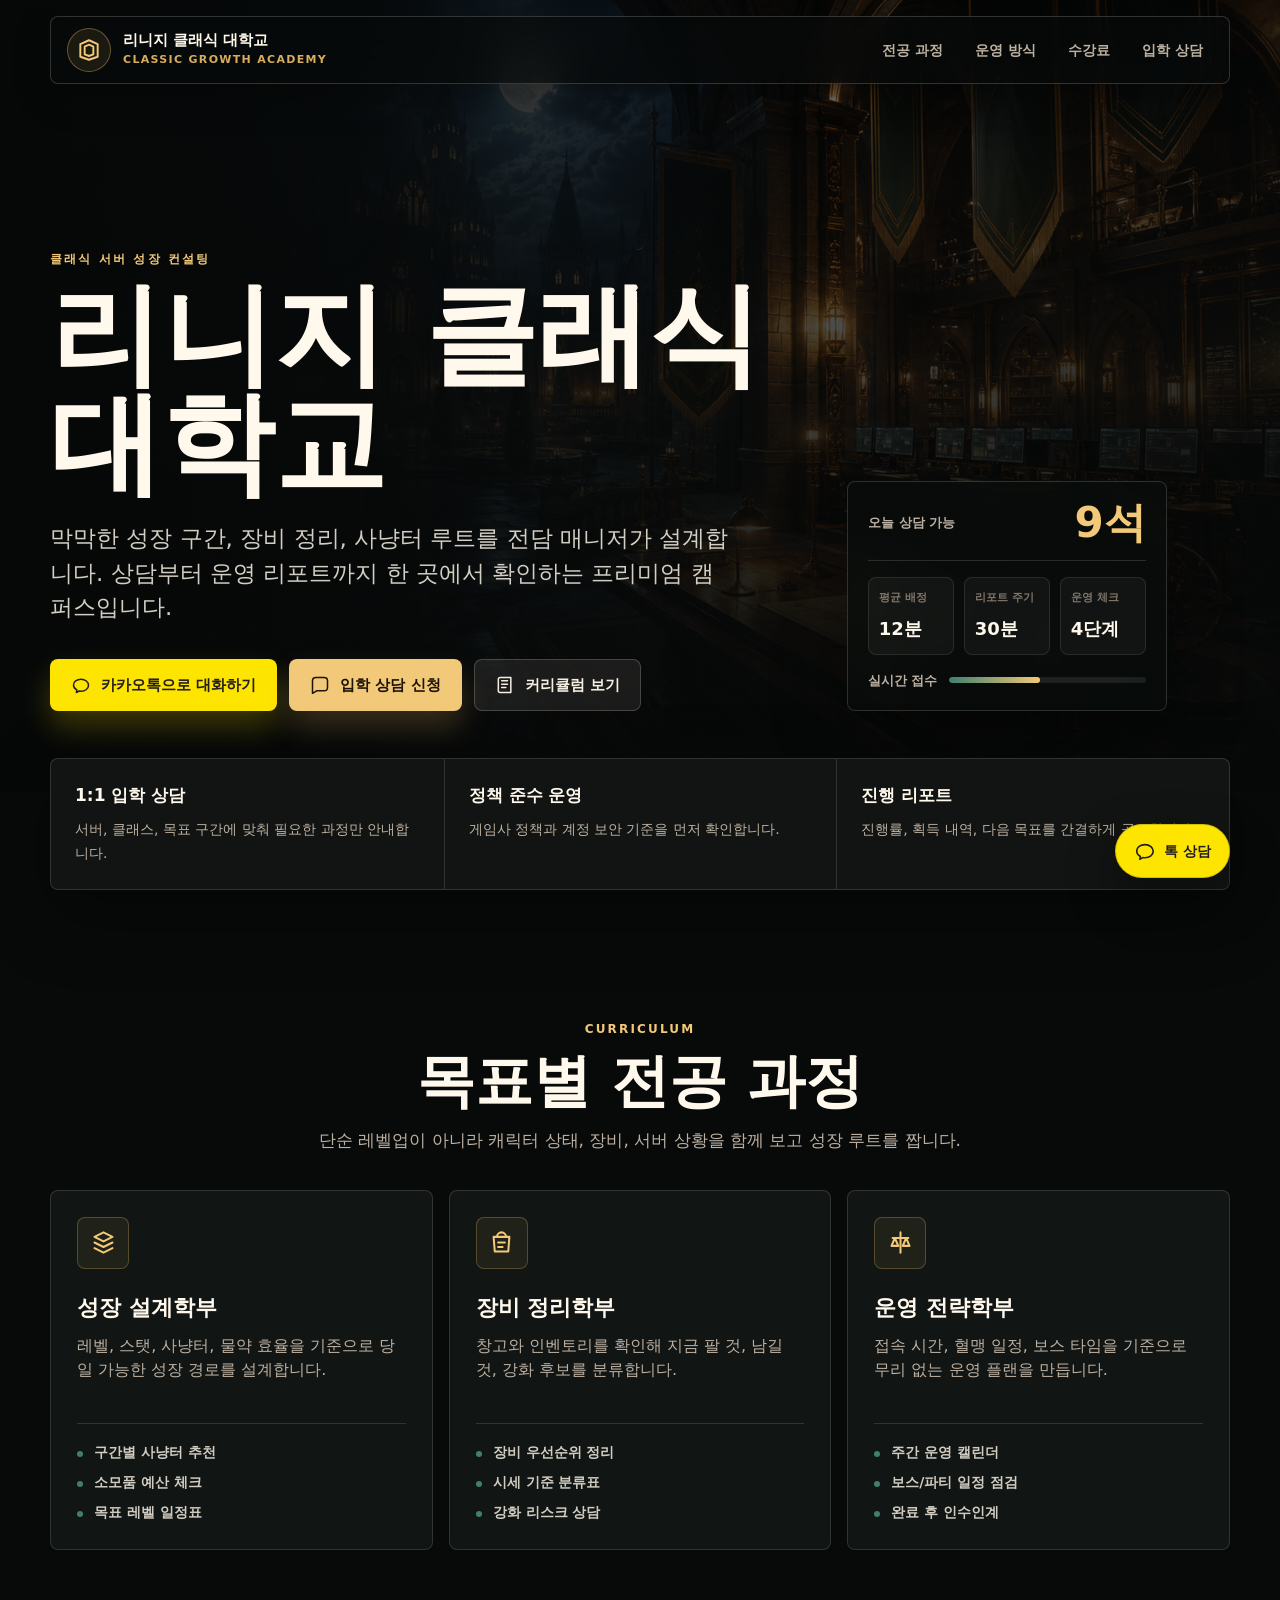
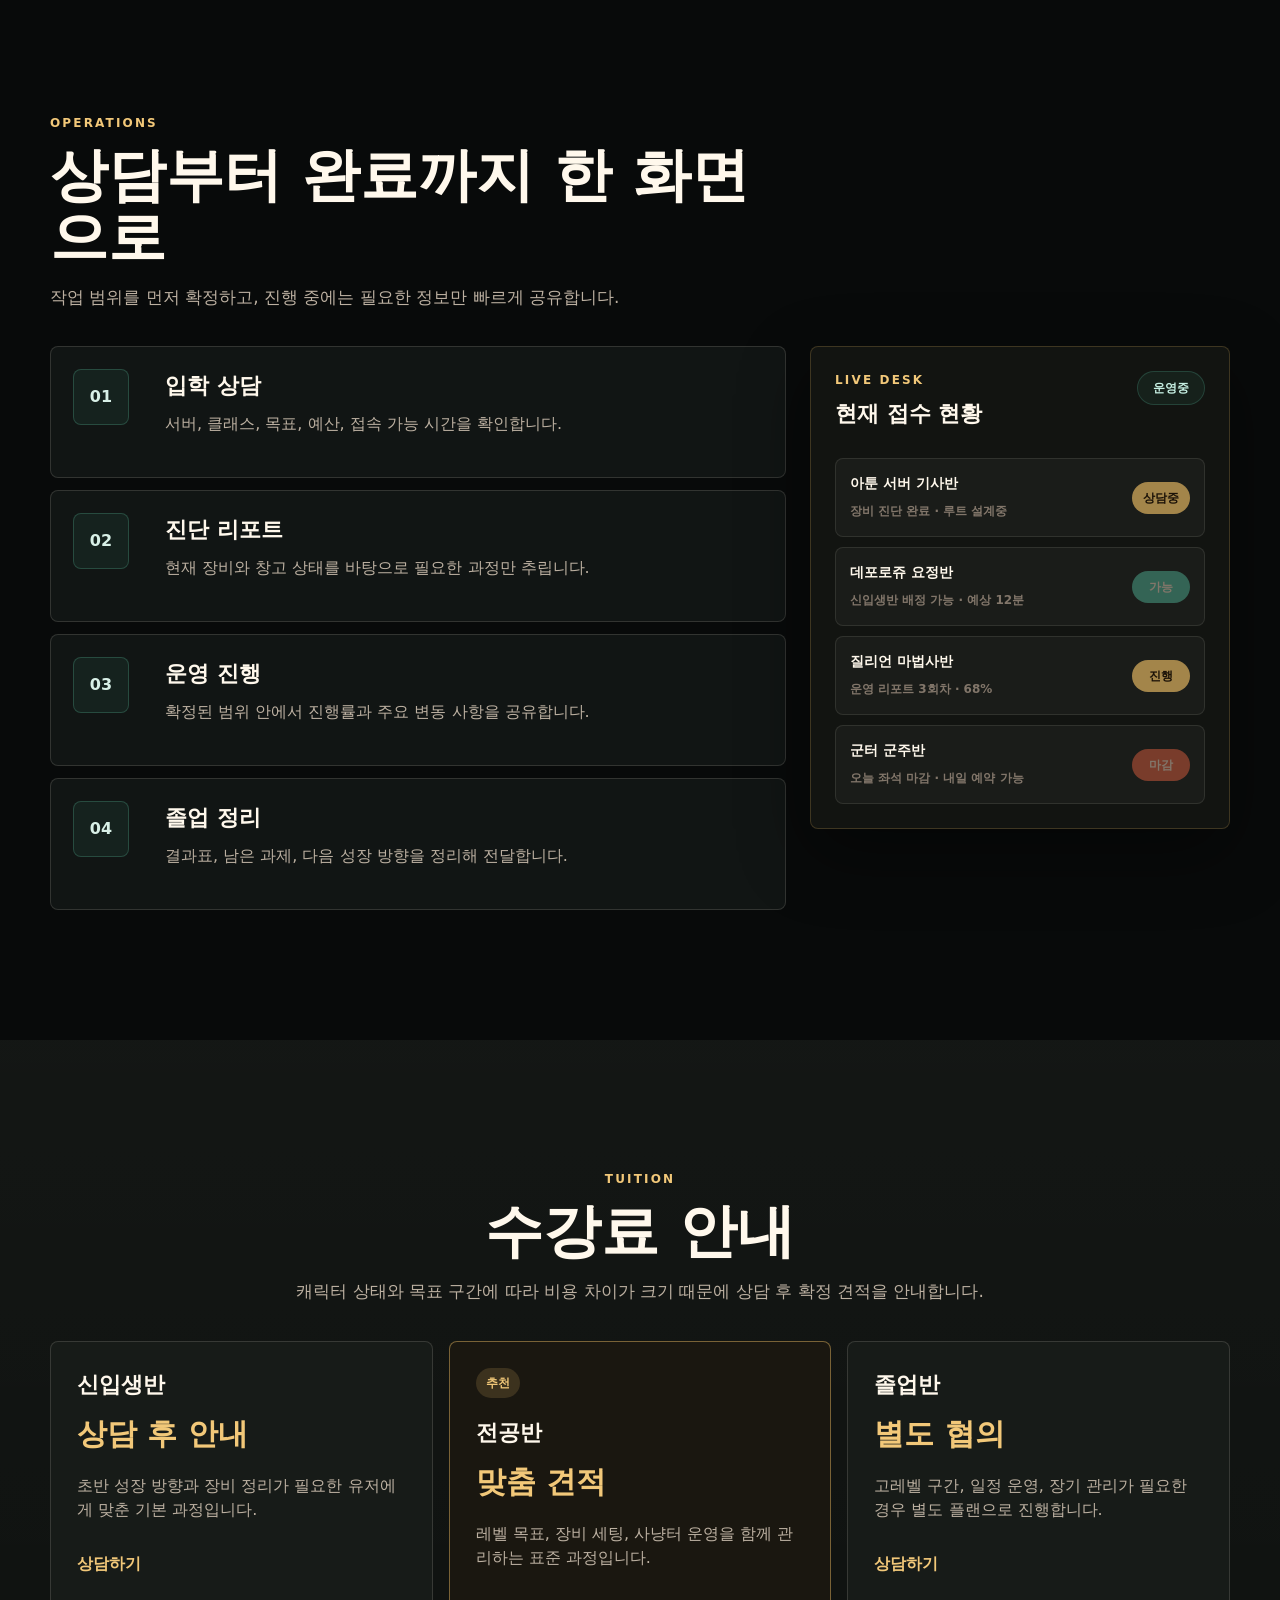
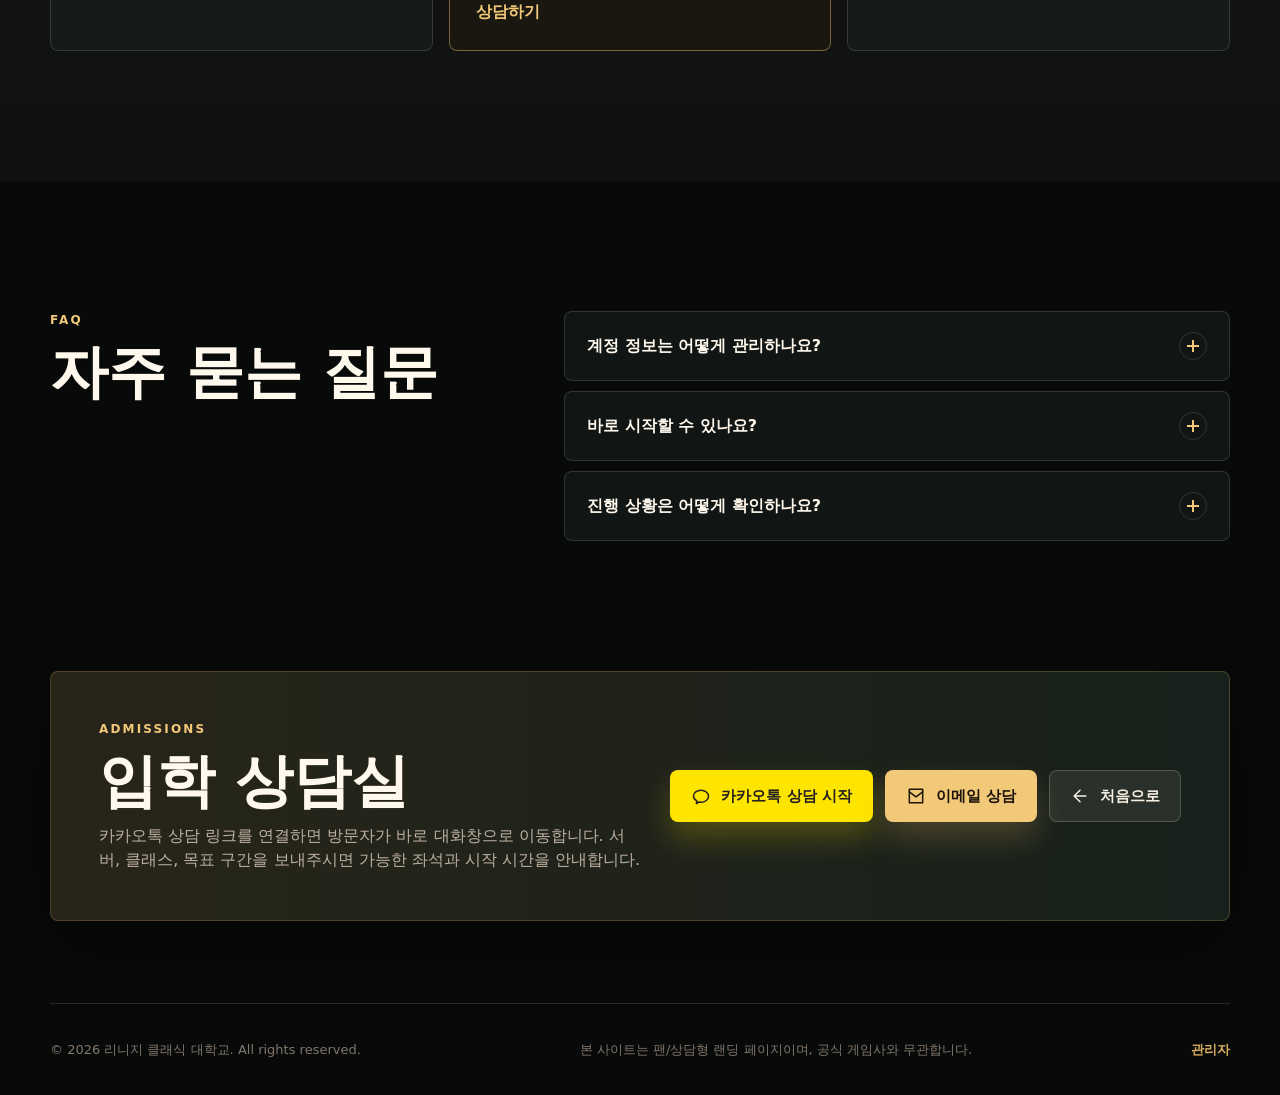
==== index.html @ a8e137b4 "Deploy static website" ====
<!doctype html>
<html lang="ko">
  <head>
    <meta charset="utf-8" />
    <meta name="viewport" content="width=device-width, initial-scale=1" />
    <meta
      name="description"
      content="리니지 클래식 대학교 - 클래식 서버 성장 루트, 장비 정리, 운영 리포트를 한 번에 관리하는 프리미엄 상담형 서비스."
    />
    <title>리니지 클래식 대학교</title>
    <link rel="preload" as="image" href="assets/hero-campus.png" />
    <link rel="stylesheet" href="styles.css" />
  </head>
  <body>
    <header class="site-header" data-header>
      <a class="brand" href="#top" aria-label="리니지 클래식 대학교 홈">
        <span class="brand-mark" aria-hidden="true">
          <svg viewBox="0 0 24 24" role="img">
            <path d="M4 18.2V6.6L12 3l8 3.6v11.6l-8 2.8-8-2.8Z" />
            <path d="M8 16.1V8.9l4-1.8 4 1.8v7.2l-4 1.4-4-1.4Z" />
          </svg>
        </span>
        <span>
          <strong>리니지 클래식 대학교</strong>
          <small>Classic Growth Academy</small>
        </span>
      </a>

      <button class="icon-button menu-button" type="button" data-menu-button aria-label="메뉴 열기" aria-expanded="false">
        <svg viewBox="0 0 24 24" aria-hidden="true">
          <path d="M4 7h16M4 12h16M4 17h16" />
        </svg>
      </button>

      <nav class="site-nav" data-nav aria-label="주요 메뉴">
        <a href="#programs">전공 과정</a>
        <a href="#operations">운영 방식</a>
        <a href="#pricing">수강료</a>
        <a href="#contact">입학 상담</a>
      </nav>
    </header>

    <main id="top">
      <section class="hero" aria-labelledby="hero-title">
        <div class="hero-bg" role="img" aria-label="달빛 아래 클래식 판타지 캠퍼스와 고급 운영실"></div>
        <div class="hero-shade"></div>

        <div class="hero-inner">
          <div class="hero-copy">
            <p class="eyebrow">클래식 서버 성장 컨설팅</p>
            <h1 id="hero-title">리니지 클래식 대학교</h1>
            <p class="hero-lede">
              막막한 성장 구간, 장비 정리, 사냥터 루트를 전담 매니저가 설계합니다. 상담부터 운영 리포트까지
              한 곳에서 확인하는 프리미엄 캠퍼스입니다.
            </p>
            <div class="hero-actions" aria-label="주요 행동">
              <a class="button kakao" href="#contact" data-kakao-chat>
                <svg viewBox="0 0 24 24" aria-hidden="true">
                  <path d="M12 5C6.9 5 3 8.1 3 12c0 2.5 1.6 4.7 4 5.9L6.4 21l3.3-1.8c.7.1 1.5.2 2.3.2 5.1 0 9-3.1 9-7s-3.9-7.4-9-7.4Z" />
                </svg>
                카카오톡으로 대화하기
              </a>
              <a class="button primary" href="#contact">
                <svg viewBox="0 0 24 24" aria-hidden="true">
                  <path d="M21 15a4 4 0 0 1-4 4H8l-5 3V7a4 4 0 0 1 4-4h10a4 4 0 0 1 4 4v8Z" />
                </svg>
                입학 상담 신청
              </a>
              <a class="button secondary" href="#programs">
                <svg viewBox="0 0 24 24" aria-hidden="true">
                  <path d="M4 19.5V5a2 2 0 0 1 2-2h13v18H6a2 2 0 0 1-2-1.5Z" />
                  <path d="M8 7h7M8 11h7M8 15h5" />
                </svg>
                커리큘럼 보기
              </a>
            </div>
          </div>

          <aside class="hero-status" aria-label="오늘의 운영 현황">
            <div class="status-top">
              <span>오늘 상담 가능</span>
              <strong>9석</strong>
            </div>
            <dl class="status-grid">
              <div>
                <dt>평균 배정</dt>
                <dd>12분</dd>
              </div>
              <div>
                <dt>리포트 주기</dt>
                <dd>30분</dd>
              </div>
              <div>
                <dt>운영 체크</dt>
                <dd>4단계</dd>
              </div>
            </dl>
            <div class="status-line">
              <span>실시간 접수</span>
              <div class="pulse-track" aria-hidden="true"><span></span></div>
            </div>
          </aside>
        </div>
      </section>

      <section class="notice-strip" aria-label="핵심 안내">
        <div>
          <strong>1:1 입학 상담</strong>
          <span>서버, 클래스, 목표 구간에 맞춰 필요한 과정만 안내합니다.</span>
        </div>
        <div>
          <strong>정책 준수 운영</strong>
          <span>게임사 정책과 계정 보안 기준을 먼저 확인합니다.</span>
        </div>
        <div>
          <strong>진행 리포트</strong>
          <span>진행률, 획득 내역, 다음 목표를 간결하게 공유합니다.</span>
        </div>
      </section>

      <section class="section" id="programs">
        <div class="section-head">
          <p class="eyebrow">Curriculum</p>
          <h2>목표별 전공 과정</h2>
          <p>단순 레벨업이 아니라 캐릭터 상태, 장비, 서버 상황을 함께 보고 성장 루트를 짭니다.</p>
        </div>

        <div class="program-grid">
          <article class="program-card">
            <div class="card-icon" aria-hidden="true">
              <svg viewBox="0 0 24 24">
                <path d="M12 3 4 7l8 4 8-4-8-4Z" />
                <path d="M4 12l8 4 8-4M4 17l8 4 8-4" />
              </svg>
            </div>
            <h3>성장 설계학부</h3>
            <p>레벨, 스탯, 사냥터, 물약 효율을 기준으로 당일 가능한 성장 경로를 설계합니다.</p>
            <ul>
              <li>구간별 사냥터 추천</li>
              <li>소모품 예산 체크</li>
              <li>목표 레벨 일정표</li>
            </ul>
          </article>

          <article class="program-card">
            <div class="card-icon" aria-hidden="true">
              <svg viewBox="0 0 24 24">
                <path d="M5 7h14l-1 13H6L5 7Z" />
                <path d="M8 7a4 4 0 0 1 8 0M9 12h6M9 16h4" />
              </svg>
            </div>
            <h3>장비 정리학부</h3>
            <p>창고와 인벤토리를 확인해 지금 팔 것, 남길 것, 강화 후보를 분류합니다.</p>
            <ul>
              <li>장비 우선순위 정리</li>
              <li>시세 기준 분류표</li>
              <li>강화 리스크 상담</li>
            </ul>
          </article>

          <article class="program-card">
            <div class="card-icon" aria-hidden="true">
              <svg viewBox="0 0 24 24">
                <path d="M12 3v18M5 8h14M7 8l-3 7h6L7 8ZM17 8l-3 7h6l-3-7Z" />
              </svg>
            </div>
            <h3>운영 전략학부</h3>
            <p>접속 시간, 혈맹 일정, 보스 타임을 기준으로 무리 없는 운영 플랜을 만듭니다.</p>
            <ul>
              <li>주간 운영 캘린더</li>
              <li>보스/파티 일정 점검</li>
              <li>완료 후 인수인계</li>
            </ul>
          </article>
        </div>
      </section>

      <section class="section operations" id="operations">
        <div class="section-head align-left">
          <p class="eyebrow">Operations</p>
          <h2>상담부터 완료까지 한 화면으로</h2>
          <p>작업 범위를 먼저 확정하고, 진행 중에는 필요한 정보만 빠르게 공유합니다.</p>
        </div>

        <div class="ops-layout">
          <div class="timeline" aria-label="진행 절차">
            <div class="timeline-step">
              <span>01</span>
              <div>
                <h3>입학 상담</h3>
                <p>서버, 클래스, 목표, 예산, 접속 가능 시간을 확인합니다.</p>
              </div>
            </div>
            <div class="timeline-step">
              <span>02</span>
              <div>
                <h3>진단 리포트</h3>
                <p>현재 장비와 창고 상태를 바탕으로 필요한 과정만 추립니다.</p>
              </div>
            </div>
            <div class="timeline-step">
              <span>03</span>
              <div>
                <h3>운영 진행</h3>
                <p>확정된 범위 안에서 진행률과 주요 변동 사항을 공유합니다.</p>
              </div>
            </div>
            <div class="timeline-step">
              <span>04</span>
              <div>
                <h3>졸업 정리</h3>
                <p>결과표, 남은 과제, 다음 성장 방향을 정리해 전달합니다.</p>
              </div>
            </div>
          </div>

          <div class="live-board">
            <div class="board-head">
              <div>
                <p class="eyebrow">Live Desk</p>
                <h3>현재 접수 현황</h3>
              </div>
              <span class="live-badge">운영중</span>
            </div>
            <div class="queue-list" data-queue-list aria-live="polite"></div>
          </div>
        </div>
      </section>

      <section class="section dark-band" id="pricing">
        <div class="section-head">
          <p class="eyebrow">Tuition</p>
          <h2>수강료 안내</h2>
          <p>캐릭터 상태와 목표 구간에 따라 비용 차이가 크기 때문에 상담 후 확정 견적을 안내합니다.</p>
        </div>

        <div class="pricing-grid">
          <article class="price-card">
            <h3>신입생반</h3>
            <p class="price">상담 후 안내</p>
            <p>초반 성장 방향과 장비 정리가 필요한 유저에게 맞춘 기본 과정입니다.</p>
            <a class="text-link" href="#contact">상담하기</a>
          </article>
          <article class="price-card featured">
            <span class="tag">추천</span>
            <h3>전공반</h3>
            <p class="price">맞춤 견적</p>
            <p>레벨 목표, 장비 세팅, 사냥터 운영을 함께 관리하는 표준 과정입니다.</p>
            <a class="text-link" href="#contact">상담하기</a>
          </article>
          <article class="price-card">
            <h3>졸업반</h3>
            <p class="price">별도 협의</p>
            <p>고레벨 구간, 일정 운영, 장기 관리가 필요한 경우 별도 플랜으로 진행합니다.</p>
            <a class="text-link" href="#contact">상담하기</a>
          </article>
        </div>
      </section>

      <section class="section faq-section">
        <div class="section-head align-left">
          <p class="eyebrow">FAQ</p>
          <h2>자주 묻는 질문</h2>
        </div>
        <div class="faq-list">
          <details>
            <summary>
              계정 정보는 어떻게 관리하나요?
              <span aria-hidden="true"></span>
            </summary>
            <p>상담 단계에서 필요한 범위와 보안 기준을 먼저 정하고, 불필요한 개인정보는 요청하지 않습니다.</p>
          </details>
          <details>
            <summary>
              바로 시작할 수 있나요?
              <span aria-hidden="true"></span>
            </summary>
            <p>운영 좌석과 서버 상황에 따라 달라집니다. 상담 후 가능한 시작 시간을 먼저 안내합니다.</p>
          </details>
          <details>
            <summary>
              진행 상황은 어떻게 확인하나요?
              <span aria-hidden="true"></span>
            </summary>
            <p>정해진 주기로 진행률, 주요 획득 내역, 다음 목표를 간단한 리포트로 공유합니다.</p>
          </details>
        </div>
      </section>

      <section class="contact-section" id="contact">
        <div class="contact-copy">
          <p class="eyebrow">Admissions</p>
          <h2>입학 상담실</h2>
          <p>
            카카오톡 상담 링크를 연결하면 방문자가 바로 대화창으로 이동합니다. 서버, 클래스, 목표 구간을
            보내주시면 가능한 좌석과 시작 시간을 안내합니다.
          </p>
        </div>
        <div class="contact-actions">
          <a class="button kakao" href="#contact" data-kakao-chat>
            <svg viewBox="0 0 24 24" aria-hidden="true">
              <path d="M12 5C6.9 5 3 8.1 3 12c0 2.5 1.6 4.7 4 5.9L6.4 21l3.3-1.8c.7.1 1.5.2 2.3.2 5.1 0 9-3.1 9-7s-3.9-7.4-9-7.4Z" />
            </svg>
            카카오톡 상담 시작
          </a>
          <a class="button primary" href="mailto:contact@example.com">
            <svg viewBox="0 0 24 24" aria-hidden="true">
              <path d="M4 4h16v16H4V4Z" />
              <path d="m4 7 8 6 8-6" />
            </svg>
            이메일 상담
          </a>
          <a class="button secondary" href="#top">
            <svg viewBox="0 0 24 24" aria-hidden="true">
              <path d="m12 19-7-7 7-7M19 12H5" />
            </svg>
            처음으로
          </a>
        </div>
      </section>
    </main>

    <a class="floating-kakao" href="#contact" data-kakao-chat aria-label="카카오톡으로 대화하기">
      <svg viewBox="0 0 24 24" aria-hidden="true">
        <path d="M12 5C6.9 5 3 8.1 3 12c0 2.5 1.6 4.7 4 5.9L6.4 21l3.3-1.8c.7.1 1.5.2 2.3.2 5.1 0 9-3.1 9-7s-3.9-7.4-9-7.4Z" />
      </svg>
      <span>톡 상담</span>
    </a>

    <footer class="site-footer">
      <p>© 2026 리니지 클래식 대학교. All rights reserved.</p>
      <p>본 사이트는 팬/상담형 랜딩 페이지이며, 공식 게임사와 무관합니다.</p>
      <a class="admin-link" href="admin.html">관리자</a>
    </footer>

    <script src="site-data.js"></script>
    <script src="script.js"></script>
  </body>
</html>
---- styles.css ----
:root {
  color-scheme: dark;
  --ink: #f5efe2;
  --muted: #bcb0a1;
  --soft: #82766a;
  --coal: #080a0a;
  --panel: #111514;
  --panel-2: #171b18;
  --line: rgba(245, 239, 226, 0.14);
  --gold: #d8ad5d;
  --gold-strong: #f2c879;
  --emerald: #3f806c;
  --brick: #9f4932;
  --shadow: 0 24px 70px rgba(0, 0, 0, 0.42);
  --radius: 8px;
  --max: 1180px;
}

* {
  box-sizing: border-box;
}

html {
  scroll-behavior: smooth;
}

body {
  margin: 0;
  min-width: 320px;
  background: var(--coal);
  color: var(--ink);
  font-family:
    "Pretendard",
    "Noto Sans KR",
    "Malgun Gothic",
    system-ui,
    -apple-system,
    BlinkMacSystemFont,
    "Segoe UI",
    sans-serif;
  line-height: 1.5;
}

body.menu-open {
  overflow: hidden;
}

img,
svg {
  display: block;
}

a {
  color: inherit;
  text-decoration: none;
}

button {
  font: inherit;
}

.site-header {
  position: fixed;
  z-index: 20;
  top: 16px;
  left: 50%;
  display: flex;
  width: min(calc(100% - 32px), var(--max));
  min-height: 68px;
  align-items: center;
  justify-content: space-between;
  gap: 24px;
  padding: 10px 12px 10px 16px;
  transform: translateX(-50%);
  border: 1px solid rgba(245, 239, 226, 0.18);
  border-radius: var(--radius);
  background: rgba(8, 10, 10, 0.72);
  box-shadow: 0 12px 38px rgba(0, 0, 0, 0.24);
  backdrop-filter: blur(18px);
}

.site-header.is-scrolled {
  background: rgba(8, 10, 10, 0.9);
}

.brand {
  display: inline-flex;
  min-width: 230px;
  align-items: center;
  gap: 12px;
}

.brand-mark {
  display: grid;
  width: 44px;
  height: 44px;
  flex: 0 0 auto;
  place-items: center;
  border: 1px solid rgba(216, 173, 93, 0.42);
  border-radius: 50%;
  background: rgba(216, 173, 93, 0.1);
  color: var(--gold-strong);
}

.brand-mark svg {
  width: 26px;
  height: 26px;
}

.brand-mark path,
.button path,
.icon-button path,
.card-icon path,
.floating-kakao path {
  fill: none;
  stroke: currentColor;
  stroke-linecap: round;
  stroke-linejoin: round;
  stroke-width: 1.8;
}

.brand strong {
  display: block;
  color: #fff8ec;
  font-size: 15px;
  font-weight: 800;
  line-height: 1.1;
}

.brand small {
  display: block;
  margin-top: 4px;
  color: var(--gold);
  font-size: 11px;
  font-weight: 700;
  letter-spacing: 0.12em;
  text-transform: uppercase;
}

.site-nav {
  display: flex;
  align-items: center;
  gap: 4px;
}

.site-nav a {
  min-height: 42px;
  padding: 11px 14px;
  border-radius: 999px;
  color: var(--muted);
  font-size: 14px;
  font-weight: 700;
}

.site-nav a:hover,
.site-nav a:focus-visible {
  background: rgba(245, 239, 226, 0.08);
  color: var(--ink);
  outline: 0;
}

.icon-button {
  display: none;
  width: 44px;
  height: 44px;
  align-items: center;
  justify-content: center;
  border: 1px solid var(--line);
  border-radius: var(--radius);
  background: rgba(255, 255, 255, 0.04);
  color: var(--ink);
  cursor: pointer;
}

.icon-button svg {
  width: 22px;
  height: 22px;
}

.hero {
  position: relative;
  display: grid;
  min-height: 88svh;
  overflow: hidden;
  isolation: isolate;
}

.hero-bg,
.hero-shade {
  position: absolute;
  inset: 0;
}

.hero-bg {
  z-index: -2;
  background-image: url("assets/hero-campus.png");
  background-position: center;
  background-size: cover;
}

.hero-shade {
  z-index: -1;
  background:
    linear-gradient(90deg, rgba(6, 8, 8, 0.96) 0%, rgba(6, 8, 8, 0.84) 30%, rgba(6, 8, 8, 0.44) 66%, rgba(6, 8, 8, 0.72) 100%),
    linear-gradient(180deg, rgba(8, 10, 10, 0.15), var(--coal) 100%);
}

.hero-inner {
  display: grid;
  width: min(calc(100% - 40px), var(--max));
  margin: 0 auto;
  padding: clamp(134px, 18vh, 184px) 0 clamp(56px, 9vh, 92px);
  align-items: end;
  grid-template-columns: minmax(0, 720px) 320px;
  gap: clamp(28px, 6vw, 92px);
}

.hero-copy {
  max-width: 720px;
}

.eyebrow {
  margin: 0 0 12px;
  color: var(--gold-strong);
  font-size: 12px;
  font-weight: 900;
  letter-spacing: 0.18em;
  text-transform: uppercase;
}

h1,
h2,
h3,
p {
  margin-top: 0;
}

h1 {
  max-width: 820px;
  margin-bottom: 22px;
  color: #fff8ec;
  font-size: clamp(52px, 9vw, 112px);
  font-weight: 900;
  line-height: 0.98;
  letter-spacing: 0;
}

.hero-lede {
  max-width: 680px;
  margin-bottom: 34px;
  color: rgba(245, 239, 226, 0.86);
  font-size: clamp(18px, 2vw, 23px);
  font-weight: 500;
}

.hero-actions,
.contact-actions {
  display: flex;
  flex-wrap: wrap;
  gap: 12px;
}

.button {
  display: inline-flex;
  min-height: 52px;
  align-items: center;
  justify-content: center;
  gap: 10px;
  padding: 14px 20px;
  border: 1px solid transparent;
  border-radius: var(--radius);
  font-size: 15px;
  font-weight: 900;
  transition:
    transform 180ms ease,
    border-color 180ms ease,
    background 180ms ease;
}

.button svg {
  width: 20px;
  height: 20px;
  flex: 0 0 auto;
}

.button:hover,
.button:focus-visible {
  transform: translateY(-2px);
  outline: 0;
}

.button.primary {
  background: var(--gold-strong);
  color: #1d1308;
  box-shadow: 0 16px 30px rgba(216, 173, 93, 0.24);
}

.button.kakao {
  background: #fee500;
  color: #231f20;
  box-shadow: 0 16px 30px rgba(254, 229, 0, 0.22);
}

.button.secondary {
  border-color: rgba(245, 239, 226, 0.2);
  background: rgba(245, 239, 226, 0.08);
  color: var(--ink);
}

.hero-status {
  align-self: end;
  padding: 20px;
  border: 1px solid rgba(245, 239, 226, 0.16);
  border-radius: var(--radius);
  background: rgba(9, 12, 11, 0.75);
  box-shadow: var(--shadow);
  backdrop-filter: blur(16px);
}

.status-top {
  display: flex;
  align-items: center;
  justify-content: space-between;
  gap: 16px;
  padding-bottom: 16px;
  border-bottom: 1px solid var(--line);
}

.status-top span {
  color: var(--muted);
  font-size: 13px;
  font-weight: 800;
}

.status-top strong {
  color: var(--gold-strong);
  font-size: 42px;
  line-height: 1;
}

.status-grid {
  display: grid;
  margin: 16px 0;
  grid-template-columns: repeat(3, 1fr);
  gap: 10px;
}

.status-grid div {
  min-height: 74px;
  padding: 12px 10px;
  border: 1px solid rgba(245, 239, 226, 0.1);
  border-radius: var(--radius);
  background: rgba(255, 255, 255, 0.04);
}

.status-grid dt {
  color: var(--soft);
  font-size: 11px;
  font-weight: 800;
}

.status-grid dd {
  margin: 8px 0 0;
  color: #fff8ec;
  font-size: 18px;
  font-weight: 900;
}

.status-line {
  display: flex;
  align-items: center;
  gap: 12px;
  color: var(--muted);
  font-size: 13px;
  font-weight: 800;
}

.pulse-track {
  position: relative;
  flex: 1;
  height: 6px;
  overflow: hidden;
  border-radius: 999px;
  background: rgba(245, 239, 226, 0.09);
}

.pulse-track span {
  position: absolute;
  inset: 0 auto 0 0;
  width: 46%;
  border-radius: inherit;
  background: linear-gradient(90deg, var(--emerald), var(--gold-strong));
  animation: pulseLine 2.8s ease-in-out infinite;
}

.notice-strip {
  display: grid;
  width: min(calc(100% - 40px), var(--max));
  margin: -34px auto 0;
  position: relative;
  z-index: 2;
  grid-template-columns: repeat(3, 1fr);
  border: 1px solid var(--line);
  border-radius: var(--radius);
  background: #111412;
  box-shadow: var(--shadow);
}

.notice-strip div {
  min-height: 118px;
  padding: 24px;
}

.notice-strip div + div {
  border-left: 1px solid var(--line);
}

.notice-strip strong {
  display: block;
  margin-bottom: 8px;
  color: #fff8ec;
  font-size: 17px;
}

.notice-strip span {
  color: var(--muted);
  font-size: 14px;
}

.section {
  width: min(calc(100% - 40px), var(--max));
  margin: 0 auto;
  padding: clamp(78px, 11vw, 130px) 0;
}

.section-head {
  max-width: 720px;
  margin: 0 auto 36px;
  text-align: center;
}

.section-head.align-left {
  margin-left: 0;
  text-align: left;
}

h2 {
  margin-bottom: 16px;
  color: #fff8ec;
  font-size: clamp(34px, 5vw, 58px);
  font-weight: 900;
  line-height: 1.08;
  letter-spacing: 0;
}

.section-head p:not(.eyebrow) {
  color: var(--muted);
  font-size: 17px;
}

.program-grid,
.pricing-grid {
  display: grid;
  grid-template-columns: repeat(3, minmax(0, 1fr));
  gap: 16px;
}

.program-card,
.price-card {
  min-height: 360px;
  padding: 26px;
  border: 1px solid var(--line);
  border-radius: var(--radius);
  background: var(--panel);
}

.program-card {
  display: flex;
  flex-direction: column;
}

.card-icon {
  display: grid;
  width: 52px;
  height: 52px;
  margin-bottom: 22px;
  place-items: center;
  border: 1px solid rgba(216, 173, 93, 0.3);
  border-radius: var(--radius);
  color: var(--gold-strong);
  background: rgba(216, 173, 93, 0.08);
}

.card-icon svg {
  width: 27px;
  height: 27px;
}

.program-card h3,
.price-card h3,
.live-board h3,
.timeline-step h3 {
  margin-bottom: 10px;
  color: #fff8ec;
  font-size: 22px;
  font-weight: 900;
  letter-spacing: 0;
}

.program-card p,
.price-card p,
.timeline-step p {
  color: var(--muted);
}

.program-card ul {
  display: grid;
  margin: auto 0 0;
  padding: 18px 0 0;
  border-top: 1px solid var(--line);
  gap: 9px;
  list-style: none;
}

.program-card li {
  position: relative;
  padding-left: 17px;
  color: rgba(245, 239, 226, 0.84);
  font-size: 14px;
  font-weight: 700;
}

.program-card li::before {
  position: absolute;
  top: 0.68em;
  left: 0;
  width: 6px;
  height: 6px;
  border-radius: 50%;
  background: var(--emerald);
  content: "";
}

.operations {
  padding-top: 34px;
}

.ops-layout {
  display: grid;
  grid-template-columns: minmax(0, 1fr) 420px;
  gap: 24px;
  align-items: start;
}

.timeline {
  display: grid;
  gap: 12px;
}

.timeline-step {
  display: grid;
  min-height: 132px;
  grid-template-columns: 72px 1fr;
  gap: 20px;
  padding: 22px;
  border: 1px solid var(--line);
  border-radius: var(--radius);
  background: var(--panel);
}

.timeline-step > span {
  display: grid;
  width: 56px;
  height: 56px;
  place-items: center;
  border: 1px solid rgba(63, 128, 108, 0.44);
  border-radius: var(--radius);
  color: #d8f0e7;
  background: rgba(63, 128, 108, 0.12);
  font-weight: 900;
}

.live-board {
  position: sticky;
  top: 108px;
  padding: 24px;
  border: 1px solid rgba(216, 173, 93, 0.22);
  border-radius: var(--radius);
  background: #121411;
  box-shadow: var(--shadow);
}

.board-head {
  display: flex;
  align-items: flex-start;
  justify-content: space-between;
  gap: 16px;
  margin-bottom: 18px;
}

.board-head .eyebrow {
  margin-bottom: 8px;
}

.live-badge {
  min-width: 68px;
  padding: 7px 10px;
  border: 1px solid rgba(63, 128, 108, 0.36);
  border-radius: 999px;
  background: rgba(63, 128, 108, 0.12);
  color: #c6efe2;
  font-size: 12px;
  font-weight: 900;
  text-align: center;
}

.queue-list {
  display: grid;
  gap: 10px;
}

.queue-item {
  display: grid;
  min-height: 72px;
  grid-template-columns: 1fr auto;
  gap: 14px;
  align-items: center;
  padding: 14px;
  border: 1px solid rgba(245, 239, 226, 0.1);
  border-radius: var(--radius);
  background: rgba(255, 255, 255, 0.035);
}

.queue-item strong {
  display: block;
  margin-bottom: 4px;
  color: #fff8ec;
  font-size: 14px;
}

.queue-item span {
  color: var(--soft);
  font-size: 12px;
  font-weight: 700;
}

.queue-chip {
  min-width: 58px;
  padding: 7px 9px;
  border-radius: 999px;
  color: #fff8ec;
  font-size: 12px;
  font-weight: 900;
  text-align: center;
}

.queue-chip.open {
  background: rgba(63, 128, 108, 0.72);
}

.queue-chip.waiting {
  background: rgba(216, 173, 93, 0.72);
  color: #1b1208;
}

.queue-chip.closed {
  background: rgba(159, 73, 50, 0.72);
}

.dark-band {
  width: 100%;
  max-width: none;
  margin: 0;
  padding-inline: max(20px, calc((100% - var(--max)) / 2));
  background:
    linear-gradient(180deg, rgba(255, 255, 255, 0.02), rgba(255, 255, 255, 0)),
    #0f1210;
}

.pricing-grid {
  width: min(100%, var(--max));
  margin: 0 auto;
}

.price-card {
  position: relative;
  min-height: 300px;
  background: var(--panel-2);
}

.price-card.featured {
  border-color: rgba(216, 173, 93, 0.5);
  background: #1a1710;
}

.tag {
  display: inline-flex;
  margin-bottom: 18px;
  padding: 6px 10px;
  border-radius: 999px;
  background: rgba(216, 173, 93, 0.18);
  color: var(--gold-strong);
  font-size: 12px;
  font-weight: 900;
}

.price {
  margin-bottom: 18px;
  color: var(--gold-strong) !important;
  font-size: 30px;
  font-weight: 900;
}

.text-link {
  display: inline-flex;
  margin-top: 14px;
  color: var(--gold-strong);
  font-weight: 900;
}

.text-link:hover,
.text-link:focus-visible {
  color: #fff8ec;
  outline: 0;
}

.faq-section {
  display: grid;
  grid-template-columns: minmax(260px, 0.7fr) minmax(0, 1fr);
  gap: 48px;
}

.faq-list {
  display: grid;
  gap: 10px;
}

details {
  border: 1px solid var(--line);
  border-radius: var(--radius);
  background: var(--panel);
}

summary {
  display: grid;
  min-height: 68px;
  grid-template-columns: 1fr 28px;
  align-items: center;
  gap: 16px;
  padding: 20px 22px;
  color: #fff8ec;
  cursor: pointer;
  font-weight: 900;
  list-style: none;
}

summary::-webkit-details-marker {
  display: none;
}

summary span {
  position: relative;
  width: 28px;
  height: 28px;
  border: 1px solid var(--line);
  border-radius: 50%;
}

summary span::before,
summary span::after {
  position: absolute;
  top: 50%;
  left: 50%;
  width: 12px;
  height: 2px;
  background: var(--gold-strong);
  content: "";
  transform: translate(-50%, -50%);
}

summary span::after {
  transform: translate(-50%, -50%) rotate(90deg);
}

details[open] summary span::after {
  opacity: 0;
}

details p {
  margin: 0;
  padding: 0 22px 22px;
  color: var(--muted);
}

.contact-section {
  display: grid;
  width: min(calc(100% - 40px), var(--max));
  margin: 0 auto 82px;
  grid-template-columns: minmax(0, 1fr) auto;
  gap: 28px;
  align-items: center;
  padding: clamp(32px, 5vw, 48px);
  border: 1px solid rgba(216, 173, 93, 0.24);
  border-radius: var(--radius);
  background:
    linear-gradient(90deg, rgba(216, 173, 93, 0.11), rgba(63, 128, 108, 0.11)),
    #121411;
  box-shadow: var(--shadow);
}

.contact-copy h2 {
  margin-bottom: 12px;
}

.contact-copy p:last-child {
  max-width: 680px;
  margin-bottom: 0;
  color: var(--muted);
}

.floating-kakao {
  position: fixed;
  right: max(18px, calc((100% - var(--max)) / 2));
  bottom: 22px;
  z-index: 30;
  display: inline-flex;
  min-height: 54px;
  align-items: center;
  justify-content: center;
  gap: 8px;
  padding: 14px 18px;
  border: 1px solid rgba(35, 31, 32, 0.2);
  border-radius: 999px;
  background: #fee500;
  color: #231f20;
  box-shadow: 0 20px 50px rgba(0, 0, 0, 0.36);
  font-size: 14px;
  font-weight: 900;
  transition:
    transform 180ms ease,
    box-shadow 180ms ease;
}

.floating-kakao:hover,
.floating-kakao:focus-visible {
  transform: translateY(-3px);
  box-shadow: 0 24px 62px rgba(0, 0, 0, 0.46);
  outline: 0;
}

.floating-kakao svg {
  width: 22px;
  height: 22px;
  flex: 0 0 auto;
}

.site-footer {
  display: flex;
  width: min(calc(100% - 40px), var(--max));
  min-height: 92px;
  margin: 0 auto;
  align-items: center;
  justify-content: space-between;
  gap: 20px;
  padding: 28px 0;
  border-top: 1px solid var(--line);
  color: var(--soft);
  font-size: 13px;
}

.site-footer p {
  margin: 0;
}

.admin-link {
  color: var(--gold);
  font-size: 13px;
  font-weight: 900;
}

.admin-link:hover,
.admin-link:focus-visible {
  color: #fff8ec;
  outline: 0;
}

@keyframes pulseLine {
  0%,
  100% {
    transform: translateX(0);
  }

  50% {
    transform: translateX(120%);
  }
}

@media (max-width: 960px) {
  .site-header {
    top: 12px;
    width: min(calc(100% - 24px), var(--max));
  }

  .icon-button {
    display: inline-flex;
  }

  .site-nav {
    position: fixed;
    top: 90px;
    right: 12px;
    left: 12px;
    display: none;
    flex-direction: column;
    align-items: stretch;
    padding: 10px;
    border: 1px solid var(--line);
    border-radius: var(--radius);
    background: rgba(8, 10, 10, 0.96);
    box-shadow: var(--shadow);
  }

  body.menu-open .site-nav {
    display: flex;
  }

  .site-nav a {
    border-radius: var(--radius);
  }

  .hero {
    min-height: 86svh;
  }

  .hero-bg {
    background-position: 58% center;
  }

  .hero-inner {
    grid-template-columns: 1fr;
    padding-top: 128px;
  }

  .hero-status {
    max-width: 460px;
  }

  .notice-strip,
  .program-grid,
  .pricing-grid,
  .ops-layout,
  .faq-section,
  .contact-section {
    grid-template-columns: 1fr;
  }

  .notice-strip div + div {
    border-top: 1px solid var(--line);
    border-left: 0;
  }

  .live-board {
    position: static;
  }

  .contact-actions {
    justify-content: flex-start;
  }
}

@media (max-width: 640px) {
  .brand {
    min-width: 0;
  }

  .brand small {
    display: none;
  }

  .brand strong {
    font-size: 14px;
  }

  .hero {
    min-height: 84svh;
  }

  .hero-bg {
    background-position: 64% center;
  }

  .hero-shade {
    background:
      linear-gradient(90deg, rgba(6, 8, 8, 0.98) 0%, rgba(6, 8, 8, 0.86) 54%, rgba(6, 8, 8, 0.62) 100%),
      linear-gradient(180deg, rgba(8, 10, 10, 0.08), var(--coal) 100%);
  }

  .hero-inner,
  .section,
  .notice-strip,
  .contact-section,
  .site-footer {
    width: min(calc(100% - 28px), var(--max));
  }

  h1 {
    font-size: clamp(44px, 15vw, 68px);
  }

  h2 {
    font-size: clamp(30px, 10vw, 42px);
  }

  .hero-lede {
    font-size: 17px;
  }

  .hero-actions,
  .contact-actions {
    display: grid;
    grid-template-columns: 1fr;
  }

  .button {
    width: 100%;
  }

  .status-grid {
    grid-template-columns: 1fr;
  }

  .program-card,
  .price-card {
    min-height: auto;
  }

  .timeline-step {
    grid-template-columns: 1fr;
  }

  .site-footer {
    flex-direction: column;
    align-items: flex-start;
    padding-bottom: 88px;
  }

  .floating-kakao {
    right: 14px;
    bottom: 14px;
    min-height: 50px;
    padding: 12px 15px;
    font-size: 13px;
  }
}
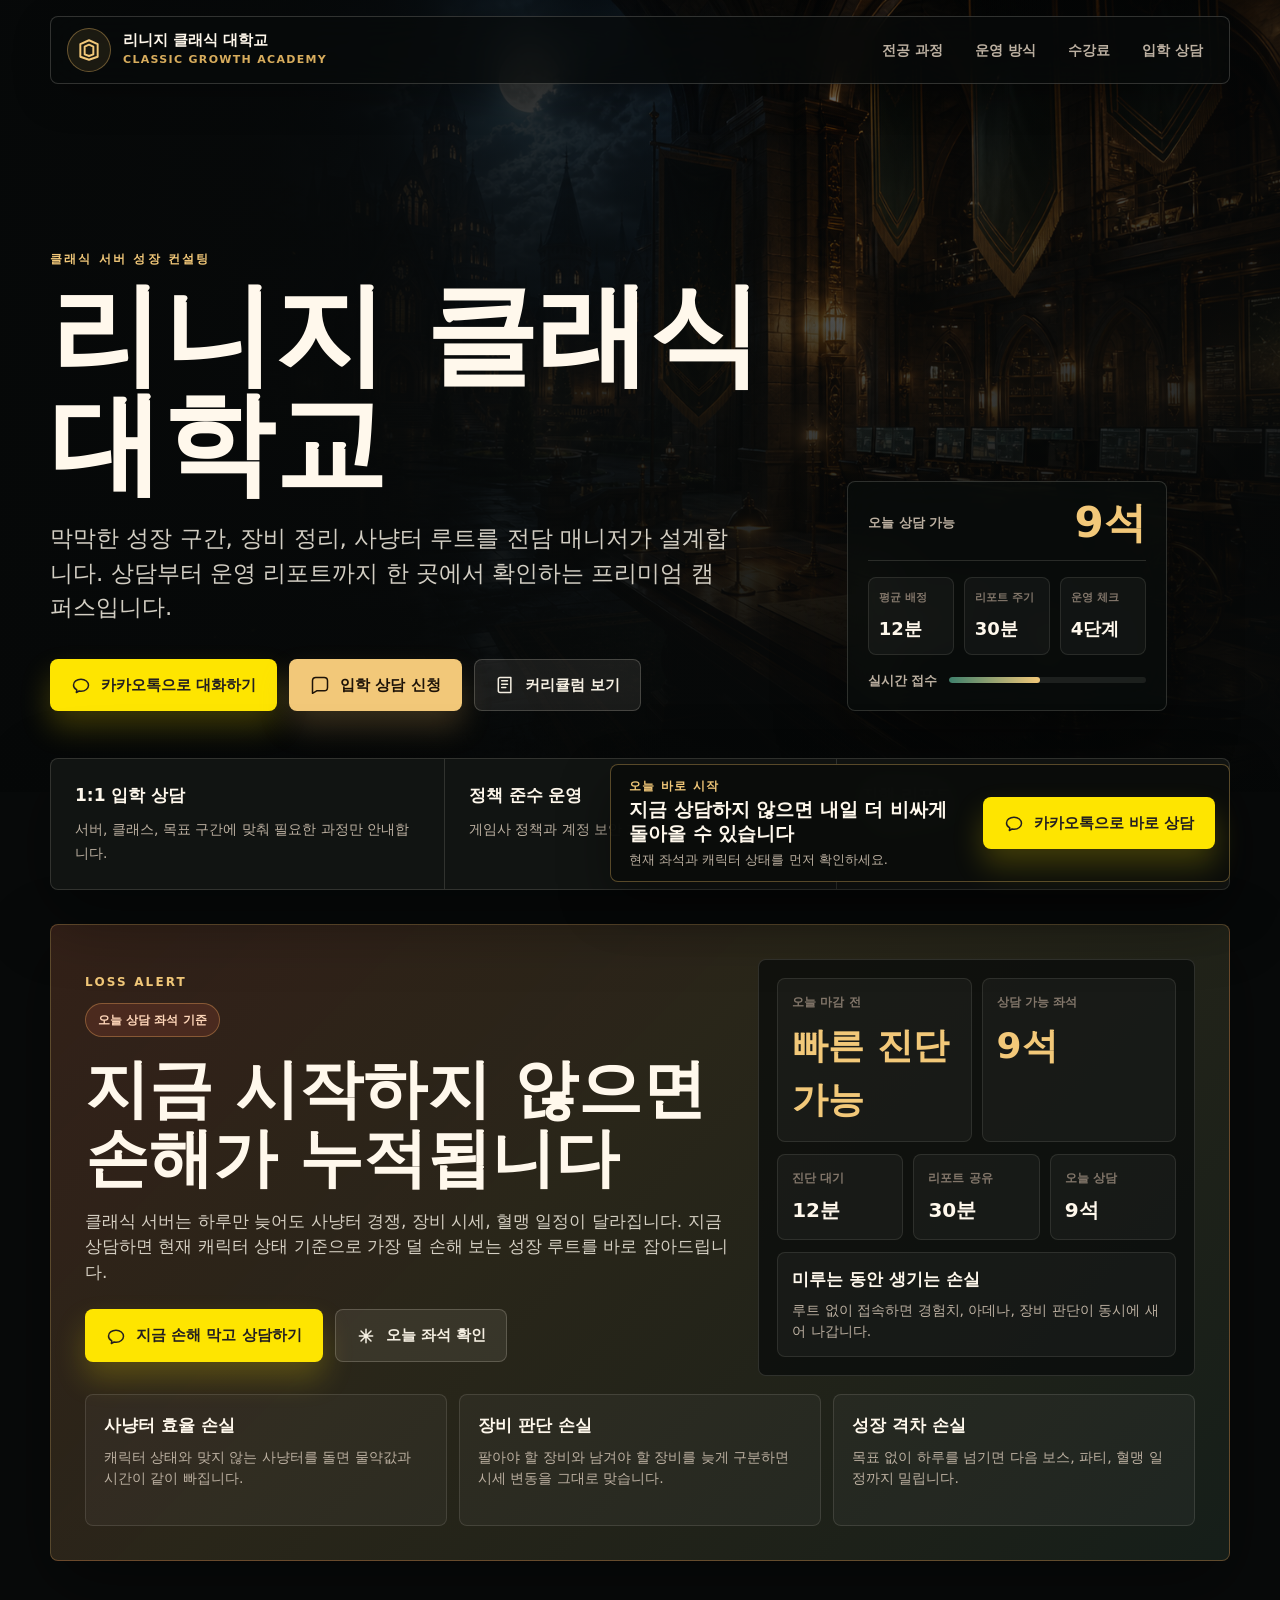
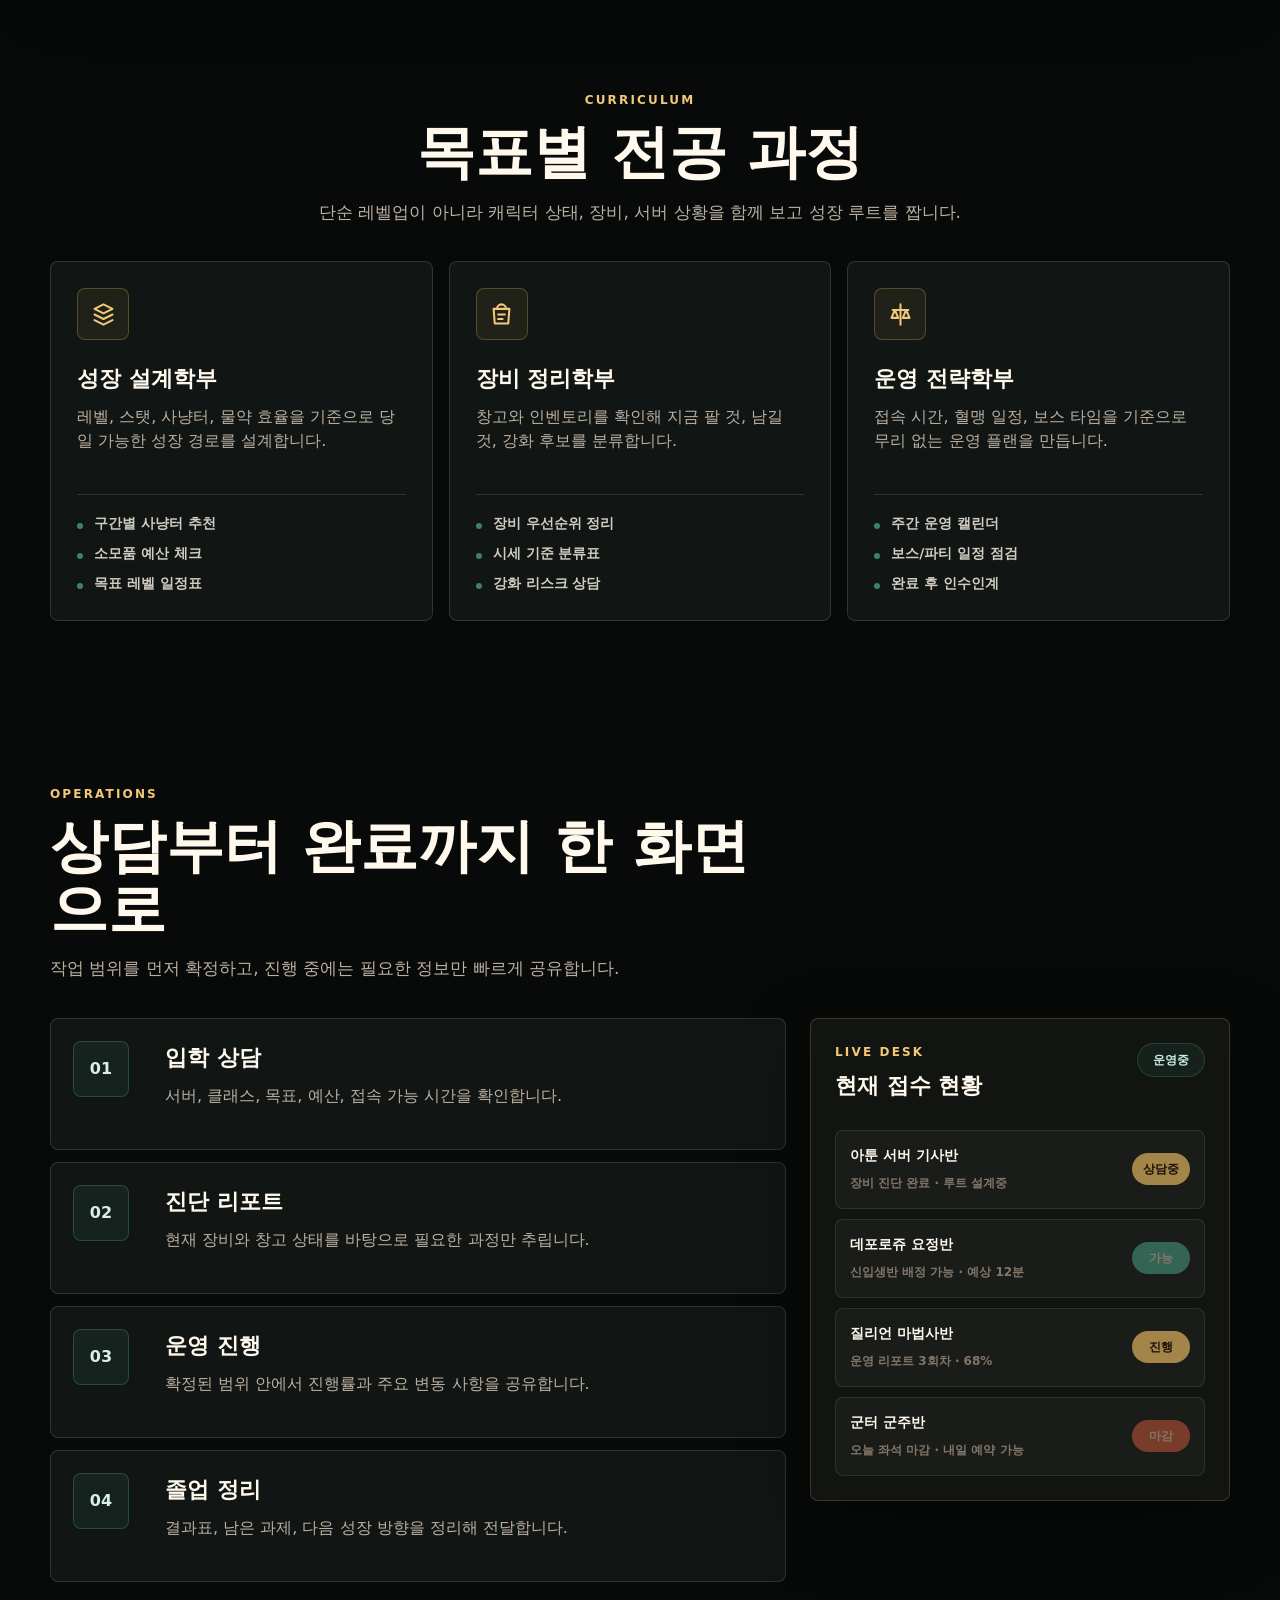
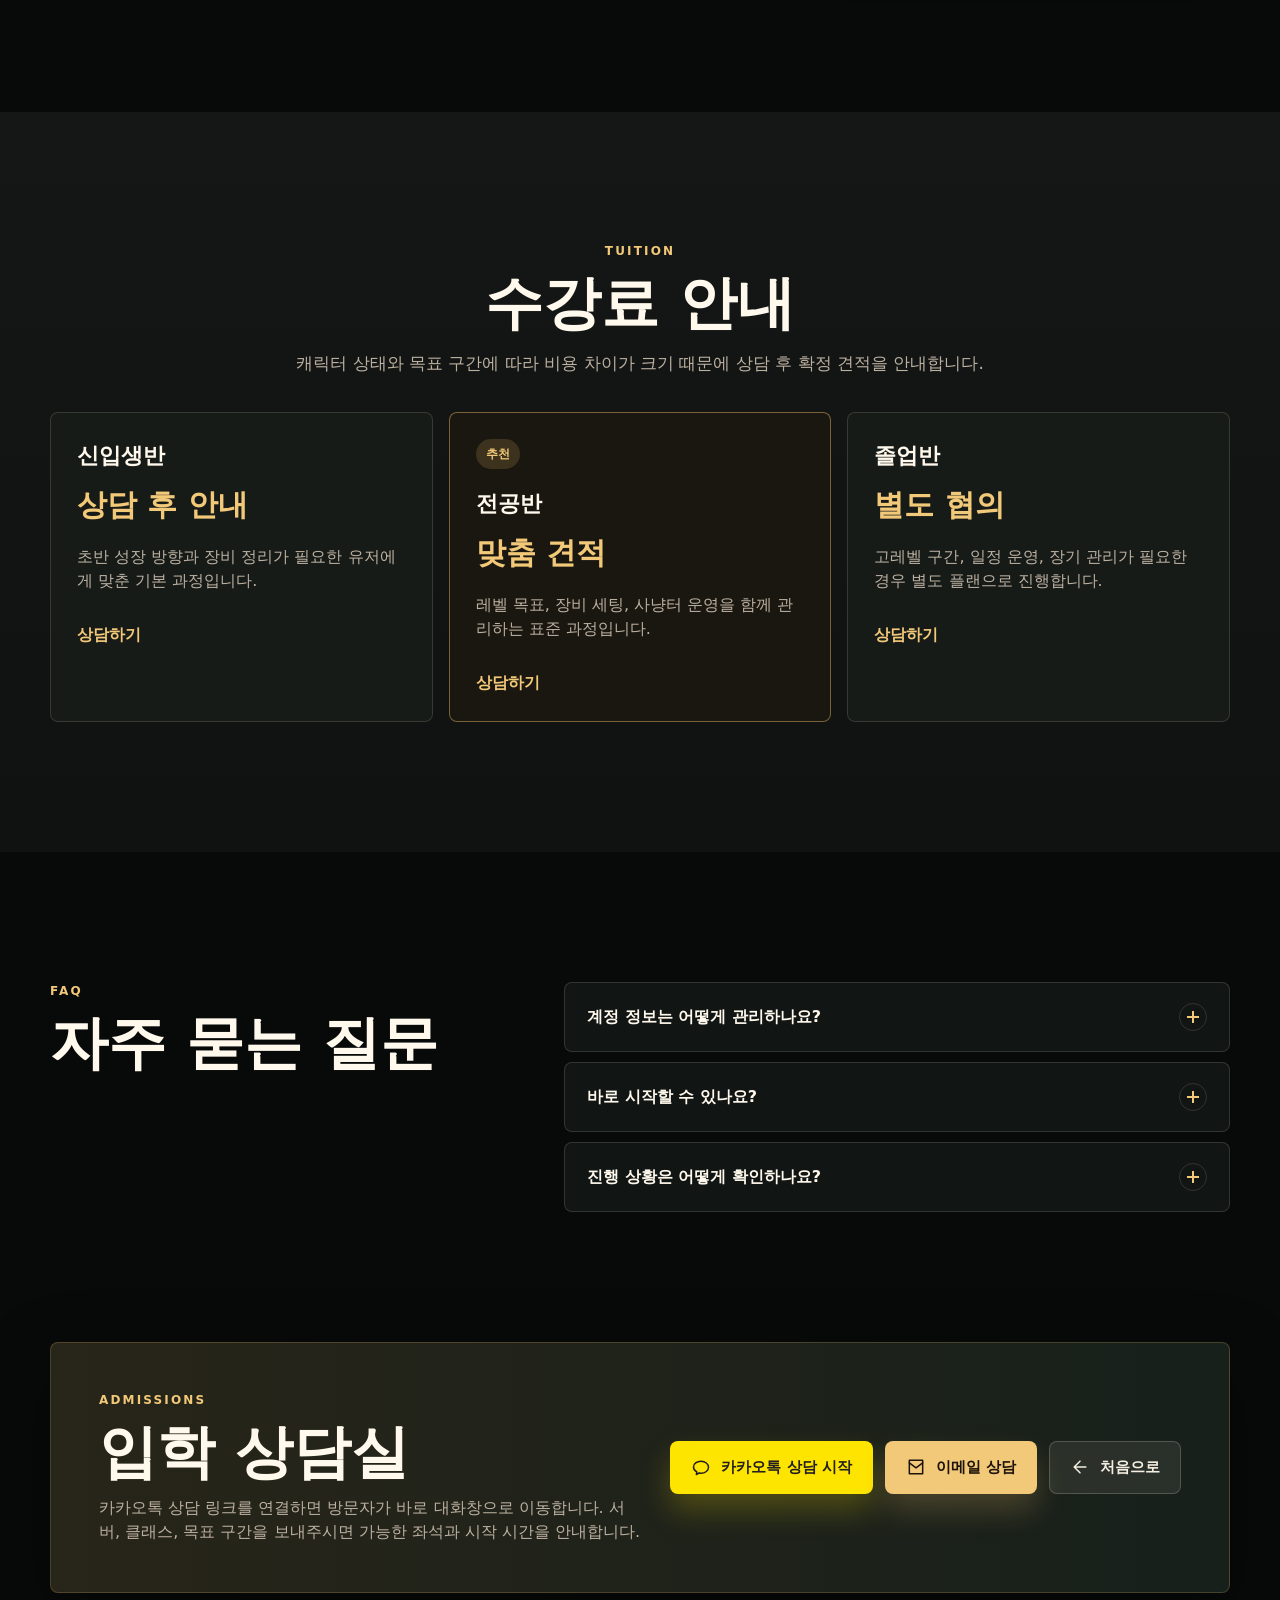
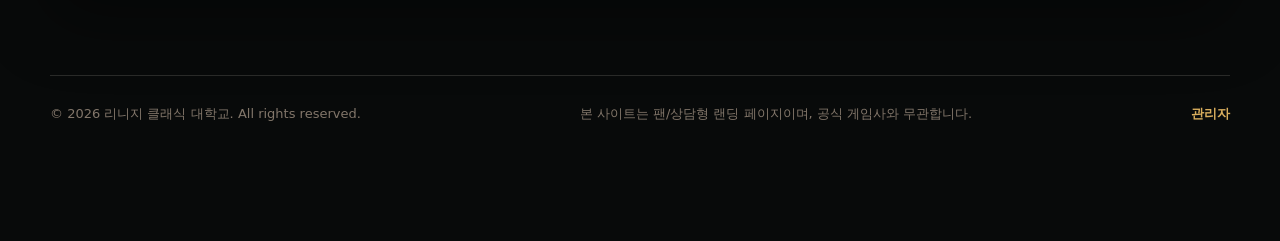
==== commit 05f60120: "Add urgency CTA marketing sections" ====
--- a/index.html
+++ b/index.html
@@ -118,6 +118,8 @@
         </div>
       </section>
 
+      <section class="urgency-section" data-urgency-section aria-label="긴급 상담 안내"></section>
+
       <section class="section" id="programs">
         <div class="section-head">
           <p class="eyebrow">Curriculum</p>
@@ -320,19 +322,14 @@
       </section>
     </main>
 
-    <a class="floating-kakao" href="#contact" data-kakao-chat aria-label="카카오톡으로 대화하기">
-      <svg viewBox="0 0 24 24" aria-hidden="true">
-        <path d="M12 5C6.9 5 3 8.1 3 12c0 2.5 1.6 4.7 4 5.9L6.4 21l3.3-1.8c.7.1 1.5.2 2.3.2 5.1 0 9-3.1 9-7s-3.9-7.4-9-7.4Z" />
-      </svg>
-      <span>톡 상담</span>
-    </a>
-
     <footer class="site-footer">
       <p>© 2026 리니지 클래식 대학교. All rights reserved.</p>
       <p>본 사이트는 팬/상담형 랜딩 페이지이며, 공식 게임사와 무관합니다.</p>
       <a class="admin-link" href="admin.html">관리자</a>
     </footer>
 
+    <aside class="conversion-bar" data-conversion-bar aria-label="빠른 상담 신청"></aside>
+
     <script src="site-data.js"></script>
     <script src="script.js"></script>
   </body>
--- a/styles.css
+++ b/styles.css
@@ -110,8 +110,7 @@
 .brand-mark path,
 .button path,
 .icon-button path,
-.card-icon path,
-.floating-kakao path {
+.card-icon path {
   fill: none;
   stroke: currentColor;
   stroke-linecap: round;
@@ -425,6 +424,139 @@
 .notice-strip span {
   color: var(--muted);
   font-size: 14px;
+}
+
+.urgency-section {
+  display: grid;
+  width: min(calc(100% - 40px), var(--max));
+  margin: 34px auto 0;
+  grid-template-columns: minmax(0, 0.96fr) minmax(340px, 0.64fr);
+  gap: 18px;
+  padding: clamp(24px, 4vw, 34px);
+  border: 1px solid rgba(255, 180, 96, 0.28);
+  border-radius: var(--radius);
+  background:
+    linear-gradient(135deg, rgba(159, 73, 50, 0.24), rgba(216, 173, 93, 0.12) 42%, rgba(63, 128, 108, 0.1)),
+    #111310;
+  box-shadow: var(--shadow);
+}
+
+.urgency-copy {
+  align-self: center;
+}
+
+.urgency-ribbon {
+  display: inline-flex;
+  min-height: 34px;
+  align-items: center;
+  margin-bottom: 18px;
+  padding: 7px 12px;
+  border: 1px solid rgba(255, 180, 96, 0.34);
+  border-radius: 999px;
+  background: rgba(159, 73, 50, 0.24);
+  color: #ffd7ba;
+  font-size: 12px;
+  font-weight: 900;
+}
+
+.urgency-copy h2 {
+  max-width: 720px;
+  margin-bottom: 16px;
+  font-size: clamp(34px, 5.4vw, 64px);
+}
+
+.urgency-copy p:not(.eyebrow) {
+  max-width: 720px;
+  color: rgba(245, 239, 226, 0.84);
+  font-size: 17px;
+}
+
+.urgency-actions {
+  display: flex;
+  flex-wrap: wrap;
+  gap: 12px;
+  margin-top: 24px;
+}
+
+.urgency-panel {
+  display: grid;
+  gap: 12px;
+  padding: 18px;
+  border: 1px solid rgba(245, 239, 226, 0.14);
+  border-radius: var(--radius);
+  background: rgba(8, 10, 10, 0.7);
+}
+
+.urgency-panel-top {
+  display: grid;
+  grid-template-columns: 1fr 1fr;
+  gap: 10px;
+}
+
+.urgency-panel-top div,
+.urgency-stat-grid div,
+.loss-box {
+  padding: 14px;
+  border: 1px solid rgba(245, 239, 226, 0.1);
+  border-radius: var(--radius);
+  background: rgba(255, 255, 255, 0.04);
+}
+
+.urgency-panel span,
+.urgency-stat-grid span {
+  display: block;
+  margin-bottom: 8px;
+  color: var(--soft);
+  font-size: 12px;
+  font-weight: 900;
+}
+
+.urgency-panel strong,
+.urgency-stat-grid strong {
+  color: #fff8ec;
+  font-size: 20px;
+  font-weight: 900;
+}
+
+.urgency-panel-top strong {
+  color: var(--gold-strong);
+  font-size: clamp(24px, 4vw, 36px);
+}
+
+.urgency-stat-grid {
+  display: grid;
+  grid-template-columns: repeat(3, 1fr);
+  gap: 10px;
+}
+
+.loss-box h3,
+.loss-grid h3 {
+  margin-bottom: 8px;
+  color: #fff8ec;
+  font-size: 17px;
+  font-weight: 900;
+}
+
+.loss-box p,
+.loss-grid p {
+  margin: 0;
+  color: var(--muted);
+  font-size: 14px;
+}
+
+.loss-grid {
+  display: grid;
+  grid-column: 1 / -1;
+  grid-template-columns: repeat(3, minmax(0, 1fr));
+  gap: 12px;
+}
+
+.loss-grid article {
+  min-height: 132px;
+  padding: 18px;
+  border: 1px solid rgba(245, 239, 226, 0.12);
+  border-radius: var(--radius);
+  background: rgba(255, 255, 255, 0.035);
 }
 
 .section {
@@ -818,39 +950,58 @@
   color: var(--muted);
 }
 
-.floating-kakao {
+.conversion-bar {
   position: fixed;
   right: max(18px, calc((100% - var(--max)) / 2));
-  bottom: 22px;
+  bottom: 18px;
+  left: auto;
   z-index: 30;
-  display: inline-flex;
-  min-height: 54px;
+  display: flex;
+  width: min(620px, calc(100% - 36px));
+  min-height: 74px;
   align-items: center;
-  justify-content: center;
-  gap: 8px;
-  padding: 14px 18px;
-  border: 1px solid rgba(35, 31, 32, 0.2);
-  border-radius: 999px;
-  background: #fee500;
-  color: #231f20;
+  justify-content: space-between;
+  gap: 18px;
+  margin: 0 auto;
+  padding: 12px 14px 12px 18px;
+  border: 1px solid rgba(216, 173, 93, 0.38);
+  border-radius: var(--radius);
+  background: rgba(10, 12, 10, 0.94);
+  color: var(--ink);
   box-shadow: 0 20px 50px rgba(0, 0, 0, 0.36);
-  font-size: 14px;
-  font-weight: 900;
-  transition:
-    transform 180ms ease,
-    box-shadow 180ms ease;
-}
-
-.floating-kakao:hover,
-.floating-kakao:focus-visible {
-  transform: translateY(-3px);
-  box-shadow: 0 24px 62px rgba(0, 0, 0, 0.46);
-  outline: 0;
-}
-
-.floating-kakao svg {
-  width: 22px;
-  height: 22px;
+  backdrop-filter: blur(18px);
+}
+
+.conversion-copy {
+  min-width: 0;
+}
+
+.conversion-copy span {
+  display: block;
+  margin-bottom: 3px;
+  color: var(--gold-strong);
+  font-size: 12px;
+  font-weight: 900;
+  letter-spacing: 0.1em;
+  text-transform: uppercase;
+}
+
+.conversion-copy strong {
+  display: block;
+  color: #fff8ec;
+  font-size: clamp(15px, 2vw, 19px);
+  font-weight: 900;
+  line-height: 1.25;
+}
+
+.conversion-copy p {
+  margin: 4px 0 0;
+  color: var(--muted);
+  font-size: 13px;
+}
+
+.compact-conversion {
+  min-width: 232px;
   flex: 0 0 auto;
 }
 
@@ -862,7 +1013,7 @@
   align-items: center;
   justify-content: space-between;
   gap: 20px;
-  padding: 28px 0;
+  padding: 28px 0 118px;
   border-top: 1px solid var(--line);
   color: var(--soft);
   font-size: 13px;
@@ -946,6 +1097,7 @@
   }
 
   .notice-strip,
+  .urgency-section,
   .program-grid,
   .pricing-grid,
   .ops-layout,
@@ -959,6 +1111,11 @@
     border-left: 0;
   }
 
+  .urgency-section,
+  .loss-grid {
+    grid-template-columns: 1fr;
+  }
+
   .live-board {
     position: static;
   }
@@ -998,6 +1155,7 @@
   .hero-inner,
   .section,
   .notice-strip,
+  .urgency-section,
   .contact-section,
   .site-footer {
     width: min(calc(100% - 28px), var(--max));
@@ -1029,6 +1187,11 @@
     grid-template-columns: 1fr;
   }
 
+  .urgency-panel-top,
+  .urgency-stat-grid {
+    grid-template-columns: 1fr;
+  }
+
   .program-card,
   .price-card {
     min-height: auto;
@@ -1041,14 +1204,23 @@
   .site-footer {
     flex-direction: column;
     align-items: flex-start;
-    padding-bottom: 88px;
-  }
-
-  .floating-kakao {
-    right: 14px;
-    bottom: 14px;
-    min-height: 50px;
-    padding: 12px 15px;
-    font-size: 13px;
-  }
-}
+    padding-bottom: 170px;
+  }
+
+  .conversion-bar {
+    right: 10px;
+    bottom: 10px;
+    left: 10px;
+    width: calc(100% - 20px);
+    min-height: 132px;
+    align-items: stretch;
+    flex-direction: column;
+    gap: 10px;
+  }
+
+  .compact-conversion {
+    width: 100%;
+    min-width: 0;
+  }
+
+}
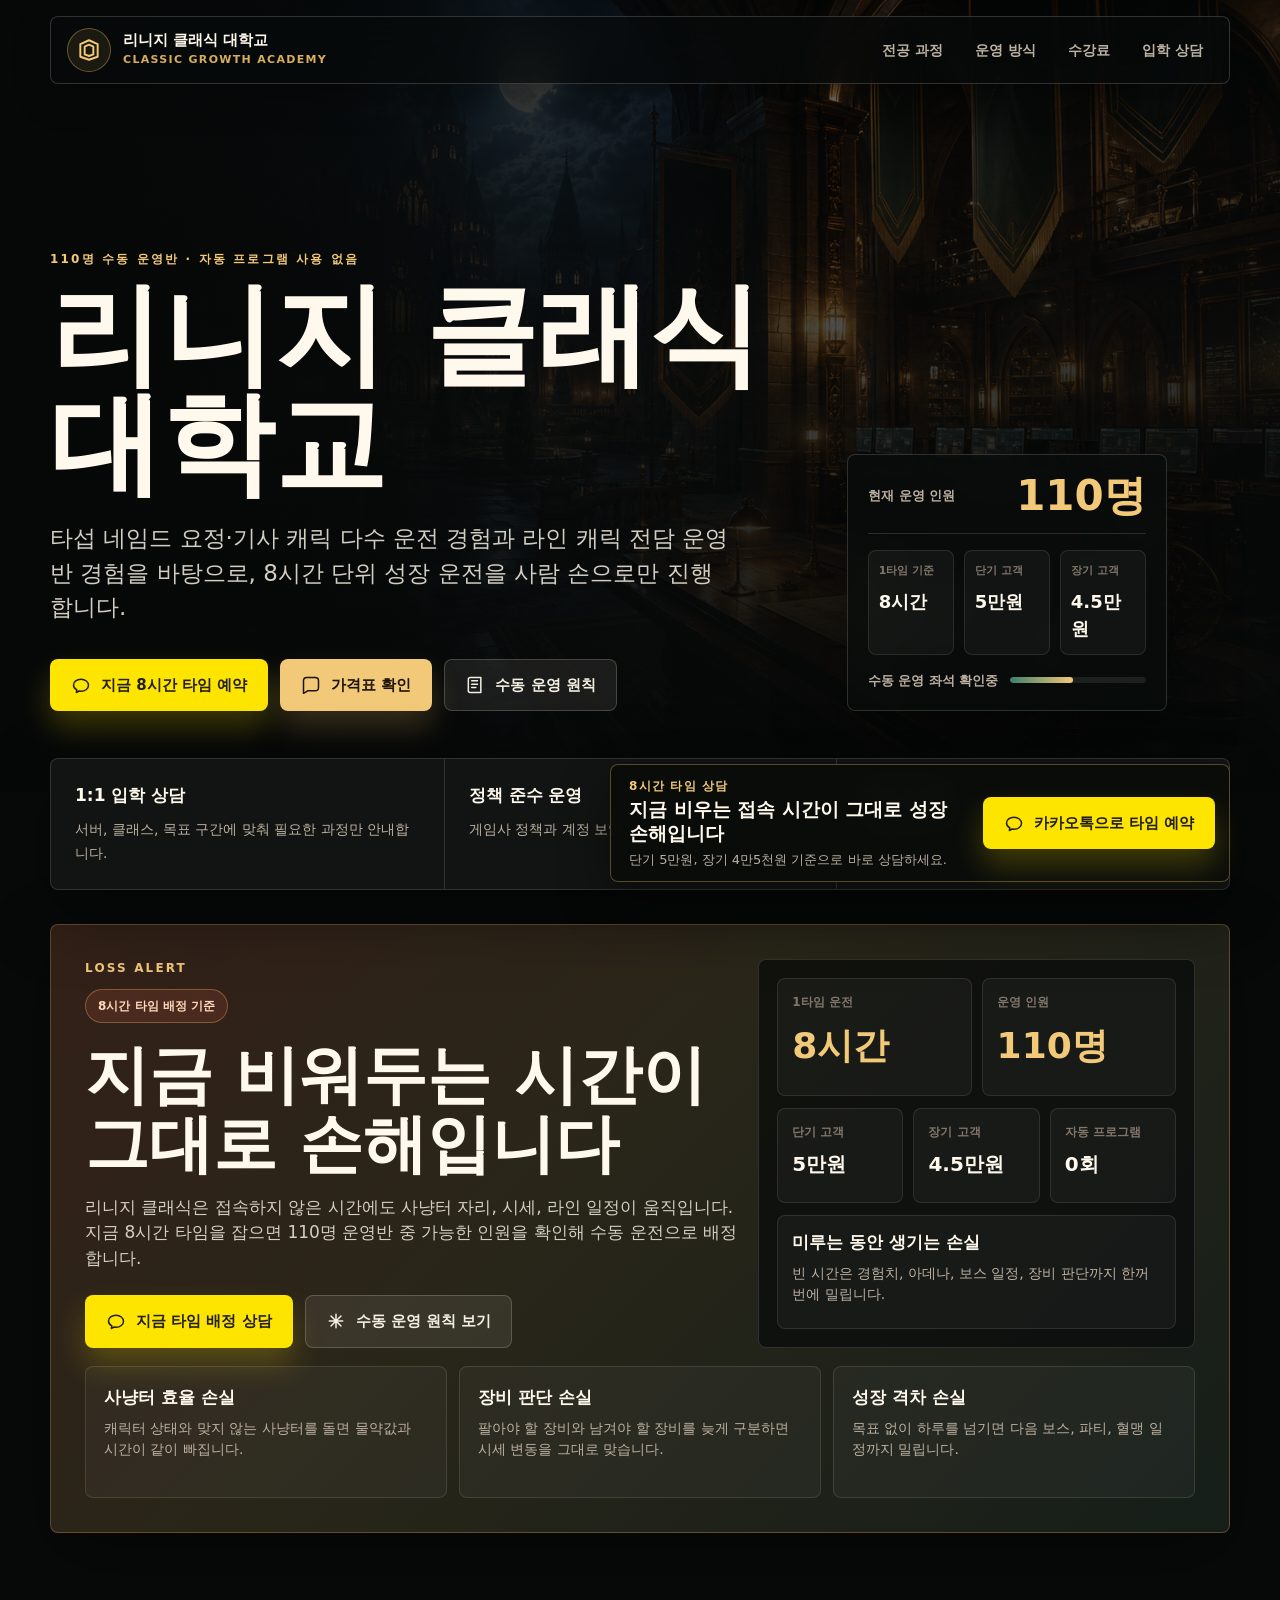
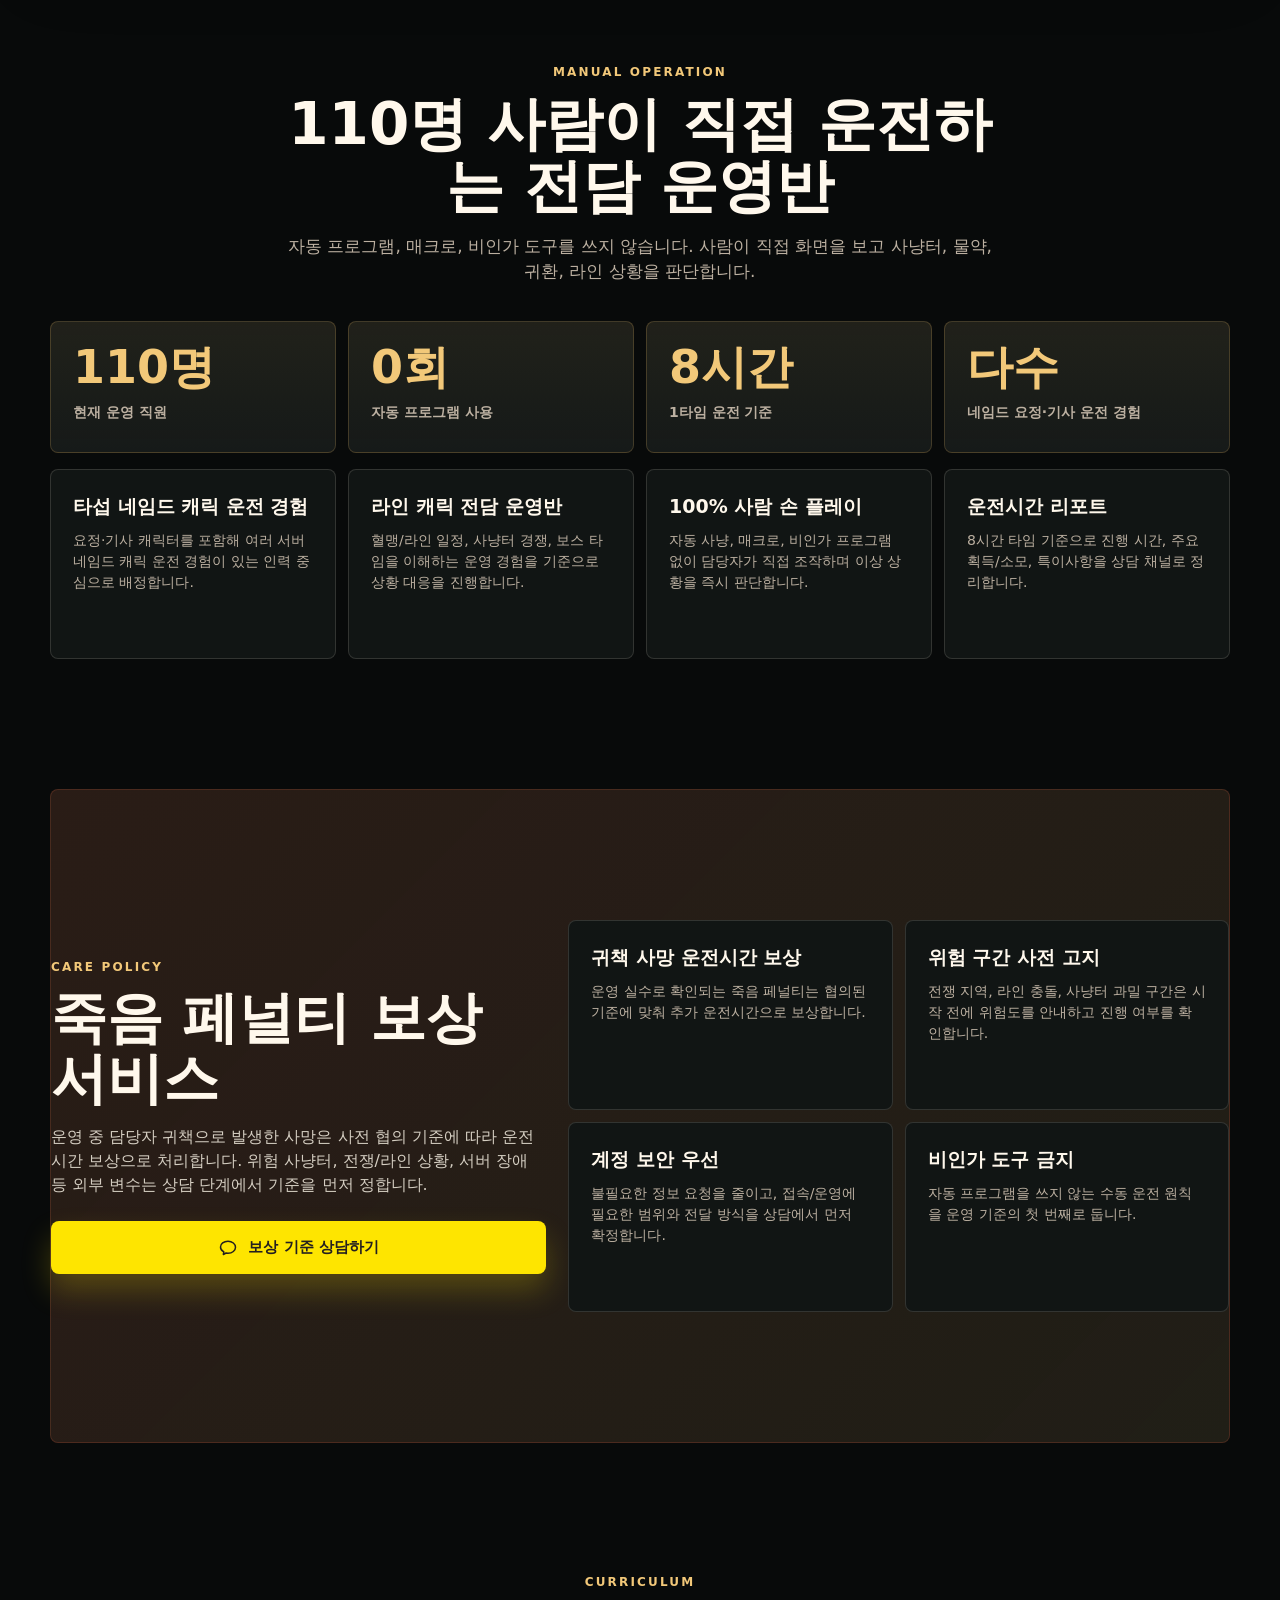
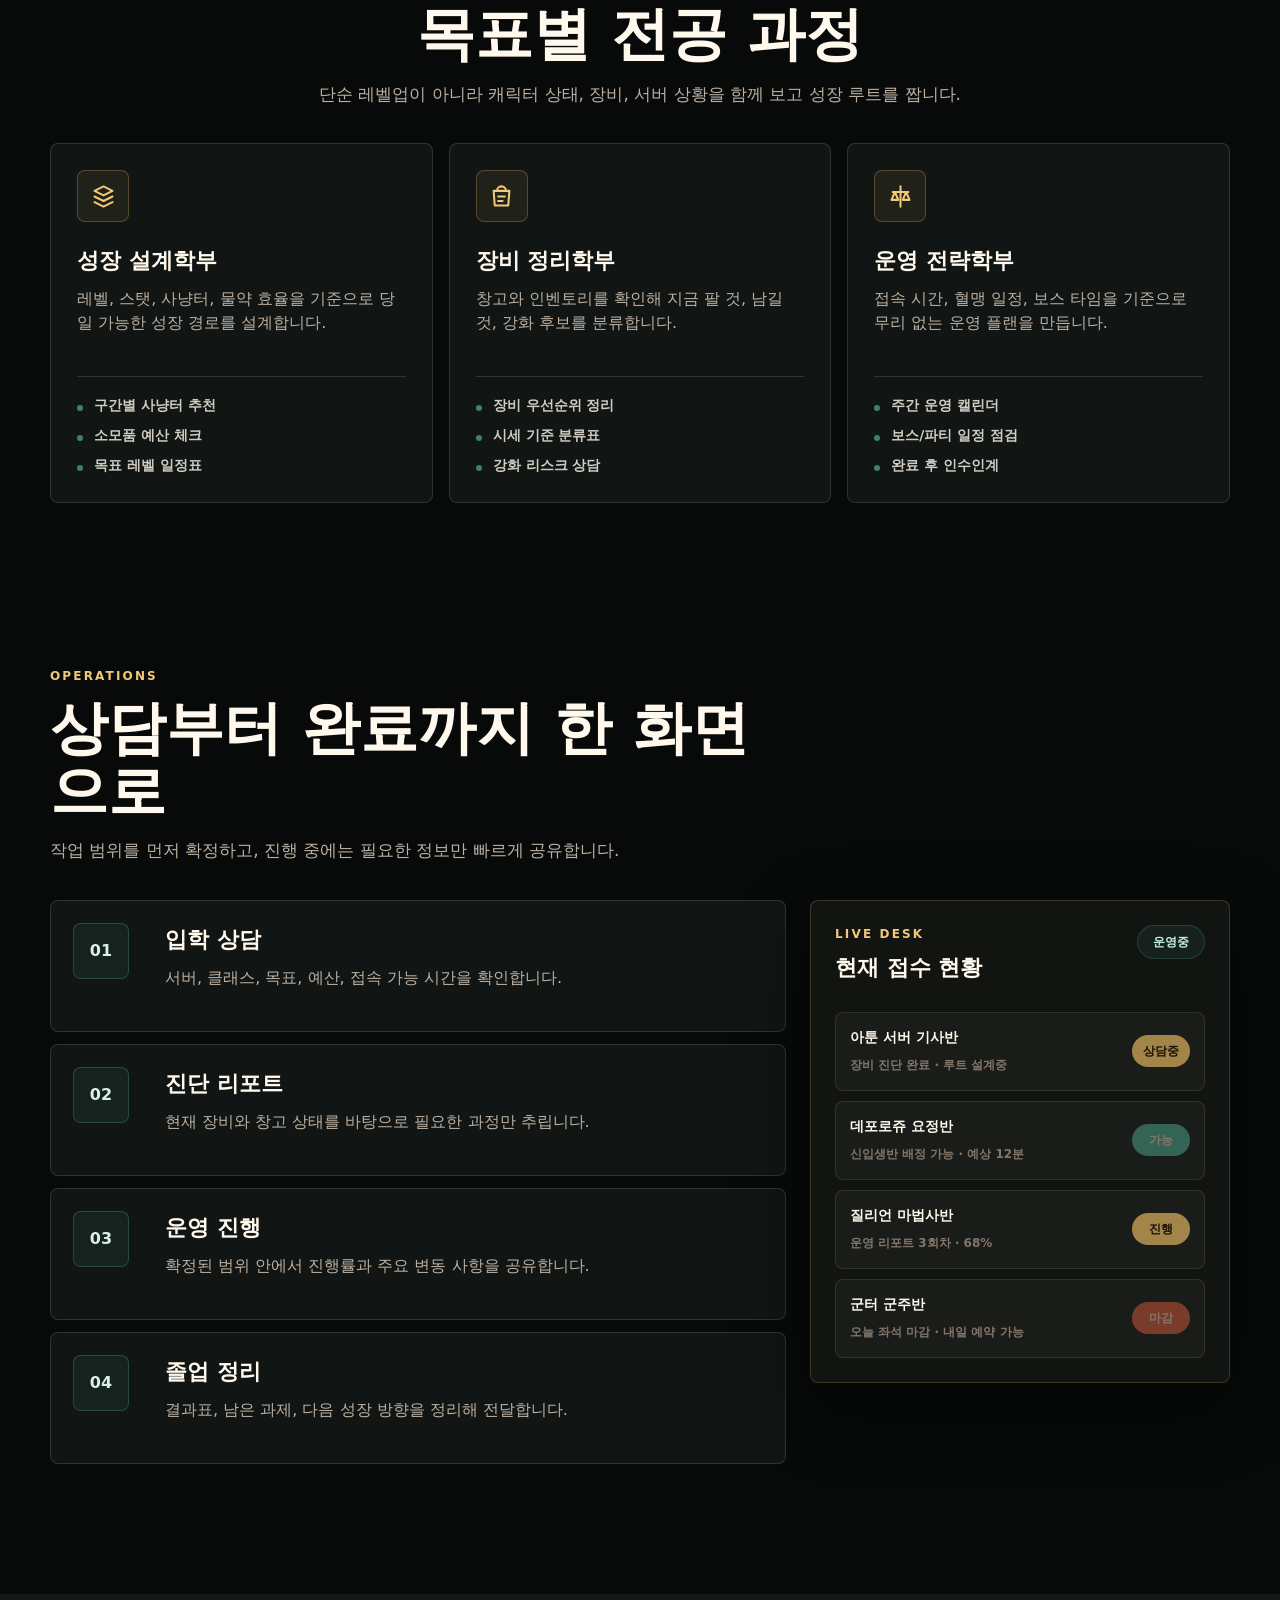
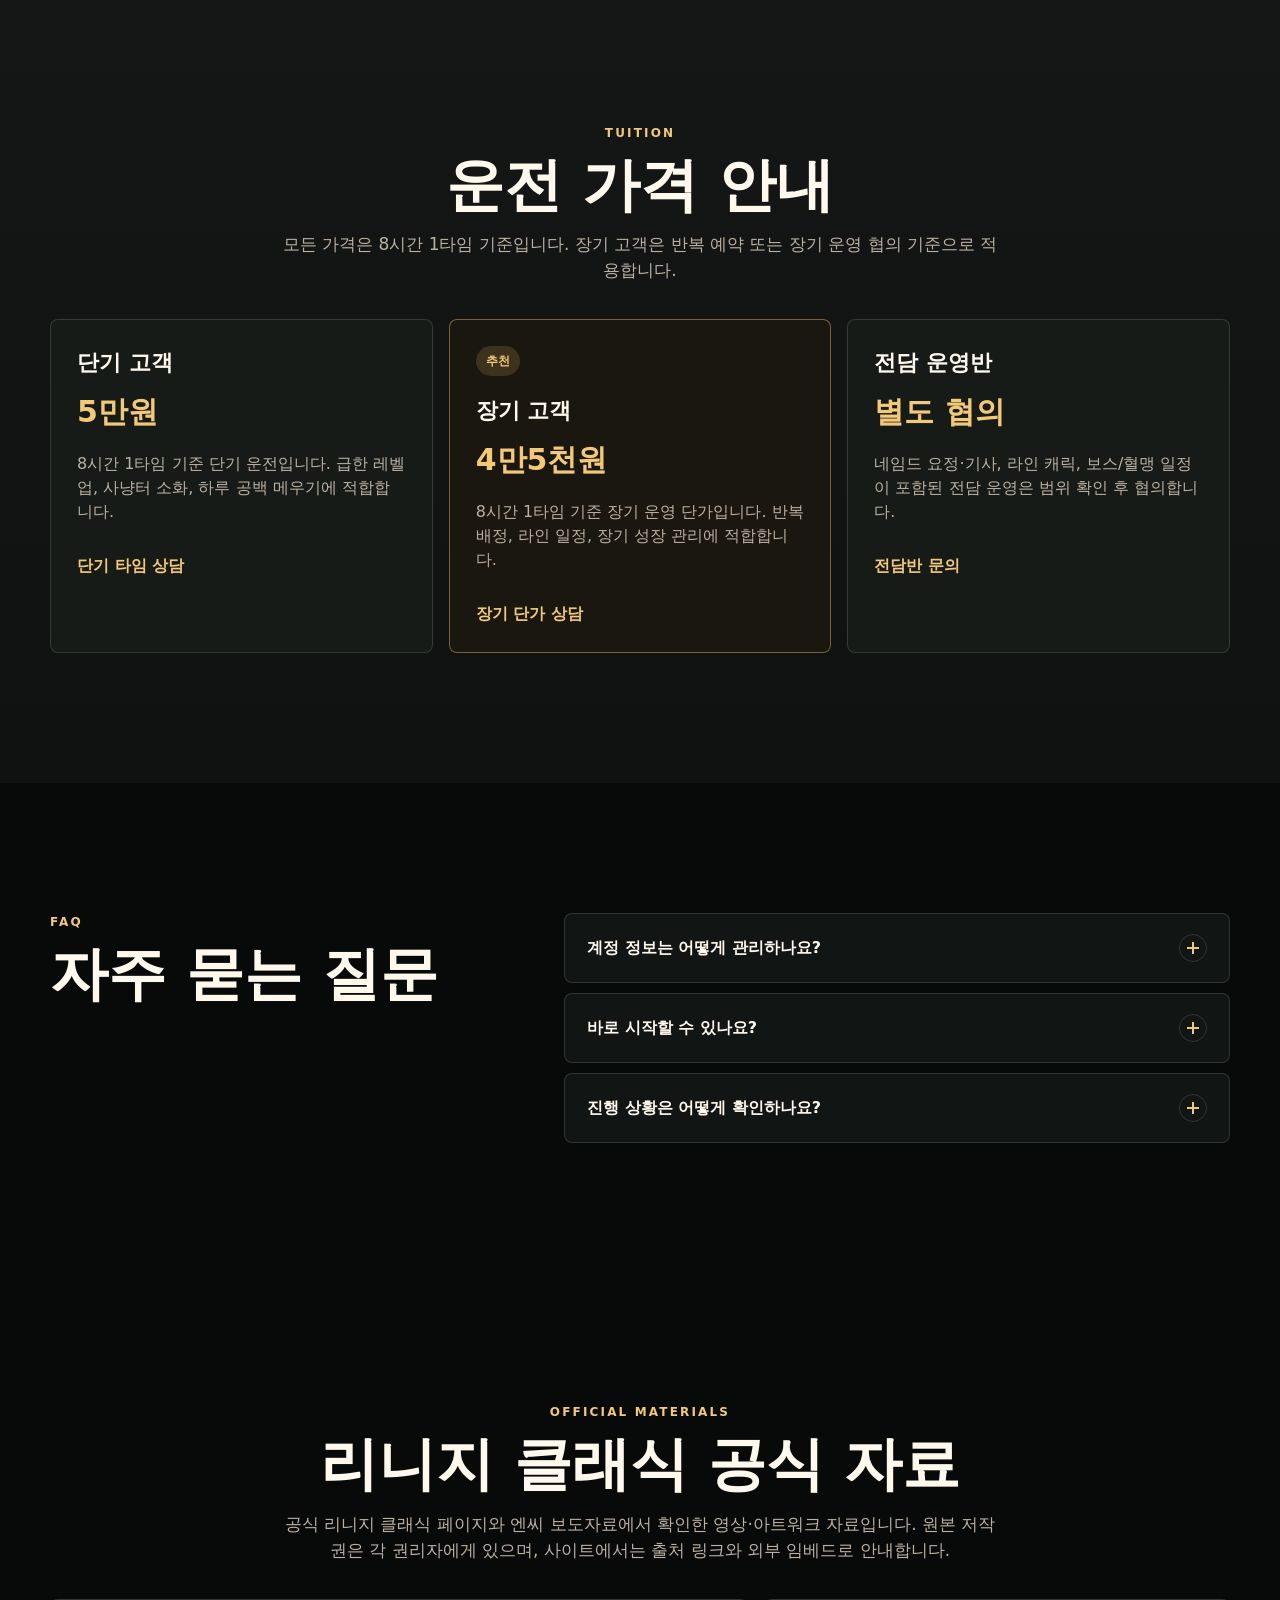
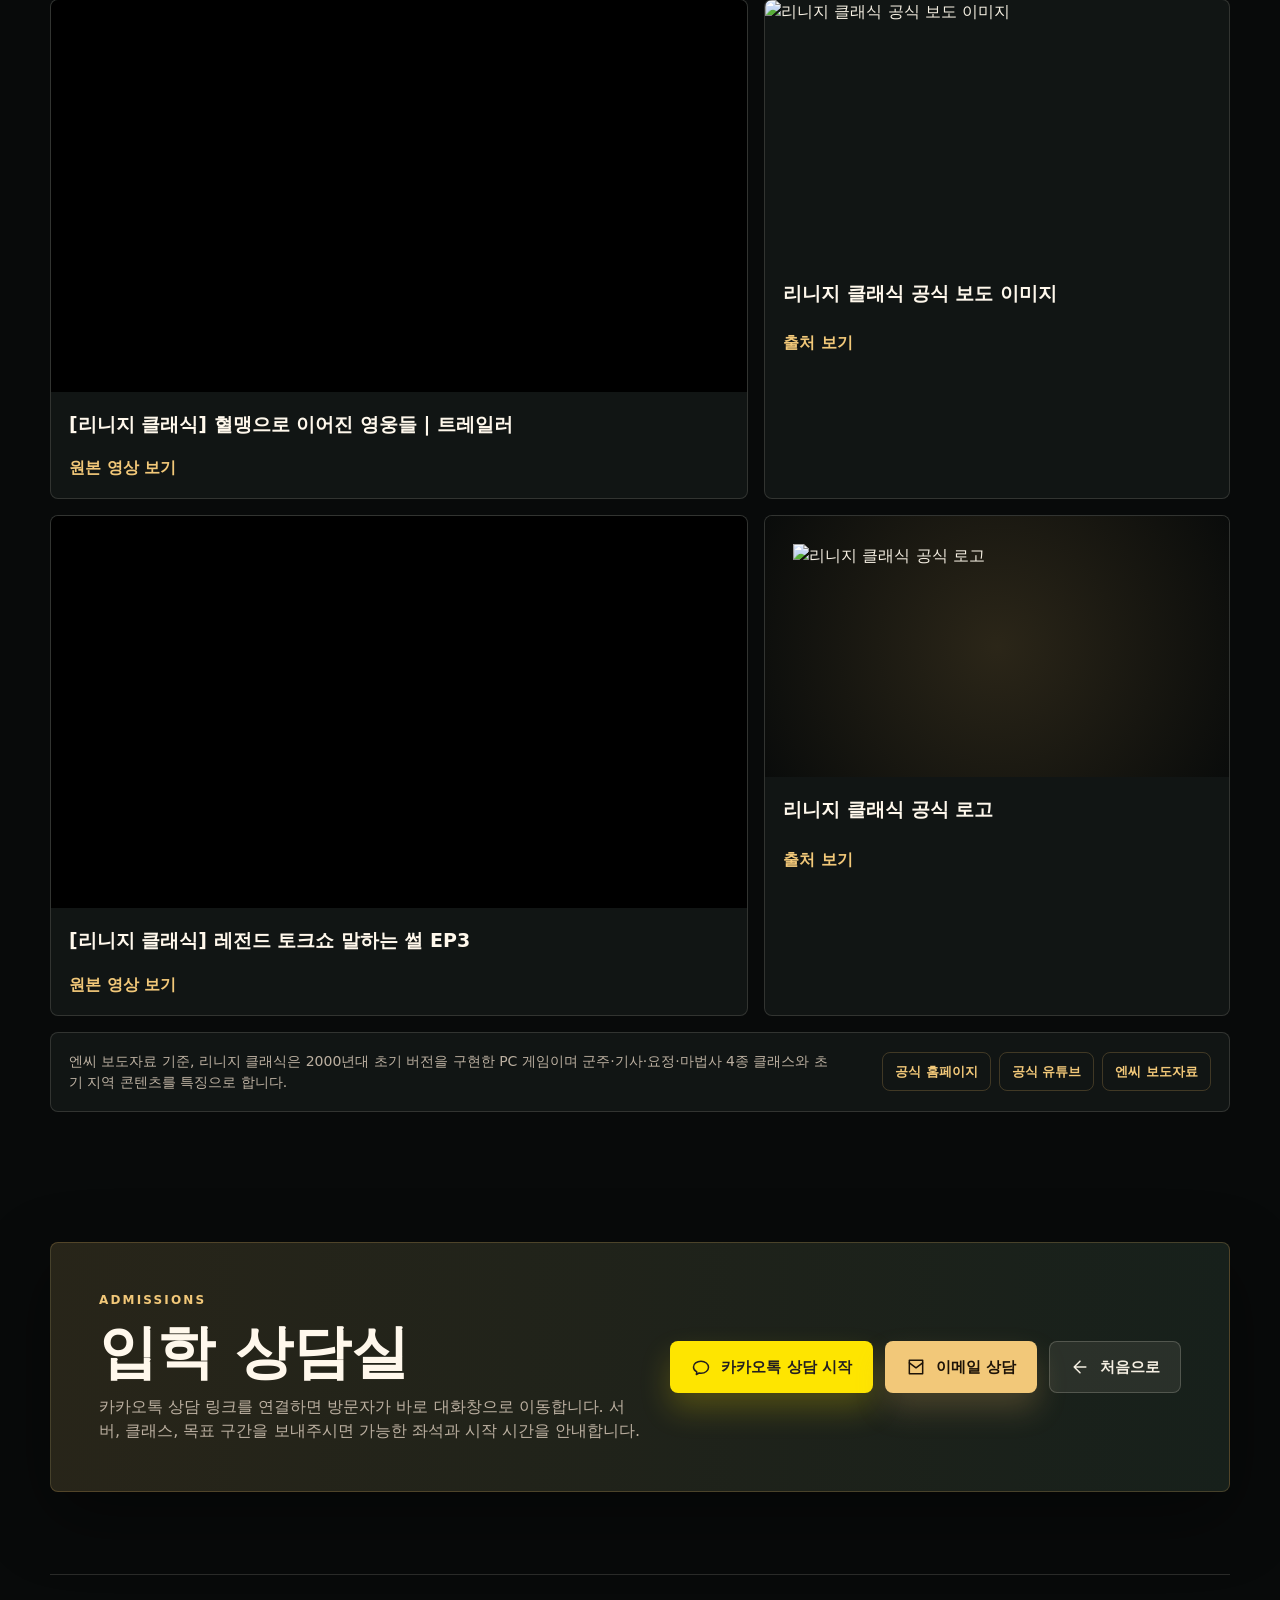
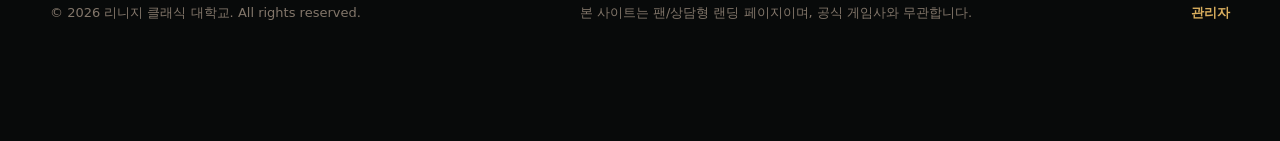
==== commit d9c10b6b: "Add pricing and manual operation proof sections" ====
--- a/index.html
+++ b/index.html
@@ -60,13 +60,13 @@
                 </svg>
                 카카오톡으로 대화하기
               </a>
-              <a class="button primary" href="#contact">
+              <a class="button primary" href="#pricing">
                 <svg viewBox="0 0 24 24" aria-hidden="true">
                   <path d="M21 15a4 4 0 0 1-4 4H8l-5 3V7a4 4 0 0 1 4-4h10a4 4 0 0 1 4 4v8Z" />
                 </svg>
                 입학 상담 신청
               </a>
-              <a class="button secondary" href="#programs">
+              <a class="button secondary" href="#proof">
                 <svg viewBox="0 0 24 24" aria-hidden="true">
                   <path d="M4 19.5V5a2 2 0 0 1 2-2h13v18H6a2 2 0 0 1-2-1.5Z" />
                   <path d="M8 7h7M8 11h7M8 15h5" />
@@ -119,6 +119,10 @@
       </section>
 
       <section class="urgency-section" data-urgency-section aria-label="긴급 상담 안내"></section>
+
+      <section class="section proof-section" id="proof" data-proof-section></section>
+
+      <section class="section guarantee-section" id="guarantee" data-guarantee-section></section>
 
       <section class="section" id="programs">
         <div class="section-head">
@@ -289,6 +293,8 @@
         </div>
       </section>
 
+      <section class="section media-section" id="media" data-media-section></section>
+
       <section class="contact-section" id="contact">
         <div class="contact-copy">
           <p class="eyebrow">Admissions</p>
--- a/styles.css
+++ b/styles.css
@@ -559,6 +559,211 @@
   background: rgba(255, 255, 255, 0.035);
 }
 
+.proof-section {
+  padding-top: clamp(58px, 8vw, 96px);
+}
+
+.proof-metrics {
+  display: grid;
+  grid-template-columns: repeat(4, minmax(0, 1fr));
+  gap: 12px;
+  margin-bottom: 16px;
+}
+
+.proof-metrics div {
+  min-height: 132px;
+  padding: 22px;
+  border: 1px solid rgba(216, 173, 93, 0.22);
+  border-radius: var(--radius);
+  background:
+    linear-gradient(180deg, rgba(216, 173, 93, 0.08), rgba(255, 255, 255, 0.02)),
+    var(--panel);
+}
+
+.proof-metrics strong {
+  display: block;
+  margin-bottom: 10px;
+  color: var(--gold-strong);
+  font-size: clamp(30px, 4vw, 46px);
+  font-weight: 900;
+  line-height: 1;
+}
+
+.proof-metrics span {
+  color: var(--muted);
+  font-size: 14px;
+  font-weight: 800;
+}
+
+.proof-grid,
+.guarantee-list {
+  display: grid;
+  grid-template-columns: repeat(4, minmax(0, 1fr));
+  gap: 12px;
+}
+
+.proof-grid article,
+.guarantee-list article {
+  min-height: 190px;
+  padding: 22px;
+  border: 1px solid var(--line);
+  border-radius: var(--radius);
+  background: var(--panel);
+}
+
+.proof-grid h3,
+.guarantee-list h3,
+.media-section h3 {
+  margin-bottom: 10px;
+  color: #fff8ec;
+  font-size: 19px;
+  font-weight: 900;
+}
+
+.proof-grid p,
+.guarantee-list p {
+  margin: 0;
+  color: var(--muted);
+  font-size: 14px;
+}
+
+.guarantee-section {
+  display: grid;
+  grid-template-columns: minmax(0, 0.75fr) minmax(0, 1fr);
+  gap: 22px;
+  align-items: stretch;
+  padding: clamp(34px, 5vw, 54px);
+  border: 1px solid rgba(159, 73, 50, 0.3);
+  border-radius: var(--radius);
+  background:
+    linear-gradient(135deg, rgba(159, 73, 50, 0.18), rgba(216, 173, 93, 0.08)),
+    #101210;
+}
+
+.guarantee-copy {
+  display: flex;
+  flex-direction: column;
+  justify-content: center;
+}
+
+.guarantee-copy h2 {
+  font-size: clamp(32px, 5vw, 56px);
+}
+
+.guarantee-copy p:not(.eyebrow) {
+  margin-bottom: 24px;
+  color: rgba(245, 239, 226, 0.84);
+  font-size: 16px;
+}
+
+.guarantee-list {
+  grid-template-columns: repeat(2, minmax(0, 1fr));
+}
+
+.media-section {
+  padding-top: clamp(70px, 10vw, 120px);
+}
+
+.media-layout {
+  display: grid;
+  grid-template-columns: minmax(0, 1.2fr) minmax(300px, 0.8fr);
+  gap: 16px;
+}
+
+.media-videos,
+.media-images {
+  display: grid;
+  gap: 16px;
+}
+
+.video-card,
+.image-card,
+.official-source {
+  border: 1px solid var(--line);
+  border-radius: var(--radius);
+  background: var(--panel);
+}
+
+.video-card {
+  overflow: hidden;
+}
+
+.video-frame {
+  position: relative;
+  aspect-ratio: 16 / 9;
+  background: #000;
+}
+
+.video-frame iframe {
+  position: absolute;
+  inset: 0;
+  width: 100%;
+  height: 100%;
+  border: 0;
+}
+
+.video-card h3 {
+  padding: 18px 18px 0;
+}
+
+.video-card .text-link {
+  margin: 8px 18px 18px;
+}
+
+.image-card {
+  overflow: hidden;
+}
+
+.image-card img {
+  width: 100%;
+  aspect-ratio: 16 / 9;
+  object-fit: cover;
+}
+
+.image-card.contain-image img {
+  padding: 28px;
+  background:
+    radial-gradient(circle at center, rgba(216, 173, 93, 0.16), rgba(8, 10, 10, 0.2)),
+    #0a0c0b;
+  object-fit: contain;
+}
+
+.image-card div {
+  padding: 18px;
+}
+
+.official-source {
+  display: flex;
+  align-items: center;
+  justify-content: space-between;
+  gap: 18px;
+  margin-top: 16px;
+  padding: 18px;
+}
+
+.official-source p {
+  max-width: 760px;
+  margin: 0;
+  color: var(--muted);
+  font-size: 14px;
+}
+
+.official-source div {
+  display: flex;
+  flex-wrap: wrap;
+  gap: 8px;
+}
+
+.official-source a {
+  min-height: 38px;
+  padding: 9px 12px;
+  border: 1px solid rgba(216, 173, 93, 0.24);
+  border-radius: var(--radius);
+  color: var(--gold-strong);
+  font-size: 13px;
+  font-weight: 900;
+}
+
 .section {
   width: min(calc(100% - 40px), var(--max));
   margin: 0 auto;
@@ -1098,6 +1303,11 @@
 
   .notice-strip,
   .urgency-section,
+  .proof-metrics,
+  .proof-grid,
+  .guarantee-section,
+  .guarantee-list,
+  .media-layout,
   .program-grid,
   .pricing-grid,
   .ops-layout,
@@ -1114,6 +1324,16 @@
   .urgency-section,
   .loss-grid {
     grid-template-columns: 1fr;
+  }
+
+  .proof-metrics,
+  .proof-grid {
+    grid-template-columns: repeat(2, minmax(0, 1fr));
+  }
+
+  .official-source {
+    align-items: flex-start;
+    flex-direction: column;
   }
 
   .live-board {
@@ -1188,7 +1408,10 @@
   }
 
   .urgency-panel-top,
-  .urgency-stat-grid {
+  .urgency-stat-grid,
+  .proof-metrics,
+  .proof-grid,
+  .guarantee-list {
     grid-template-columns: 1fr;
   }
 
